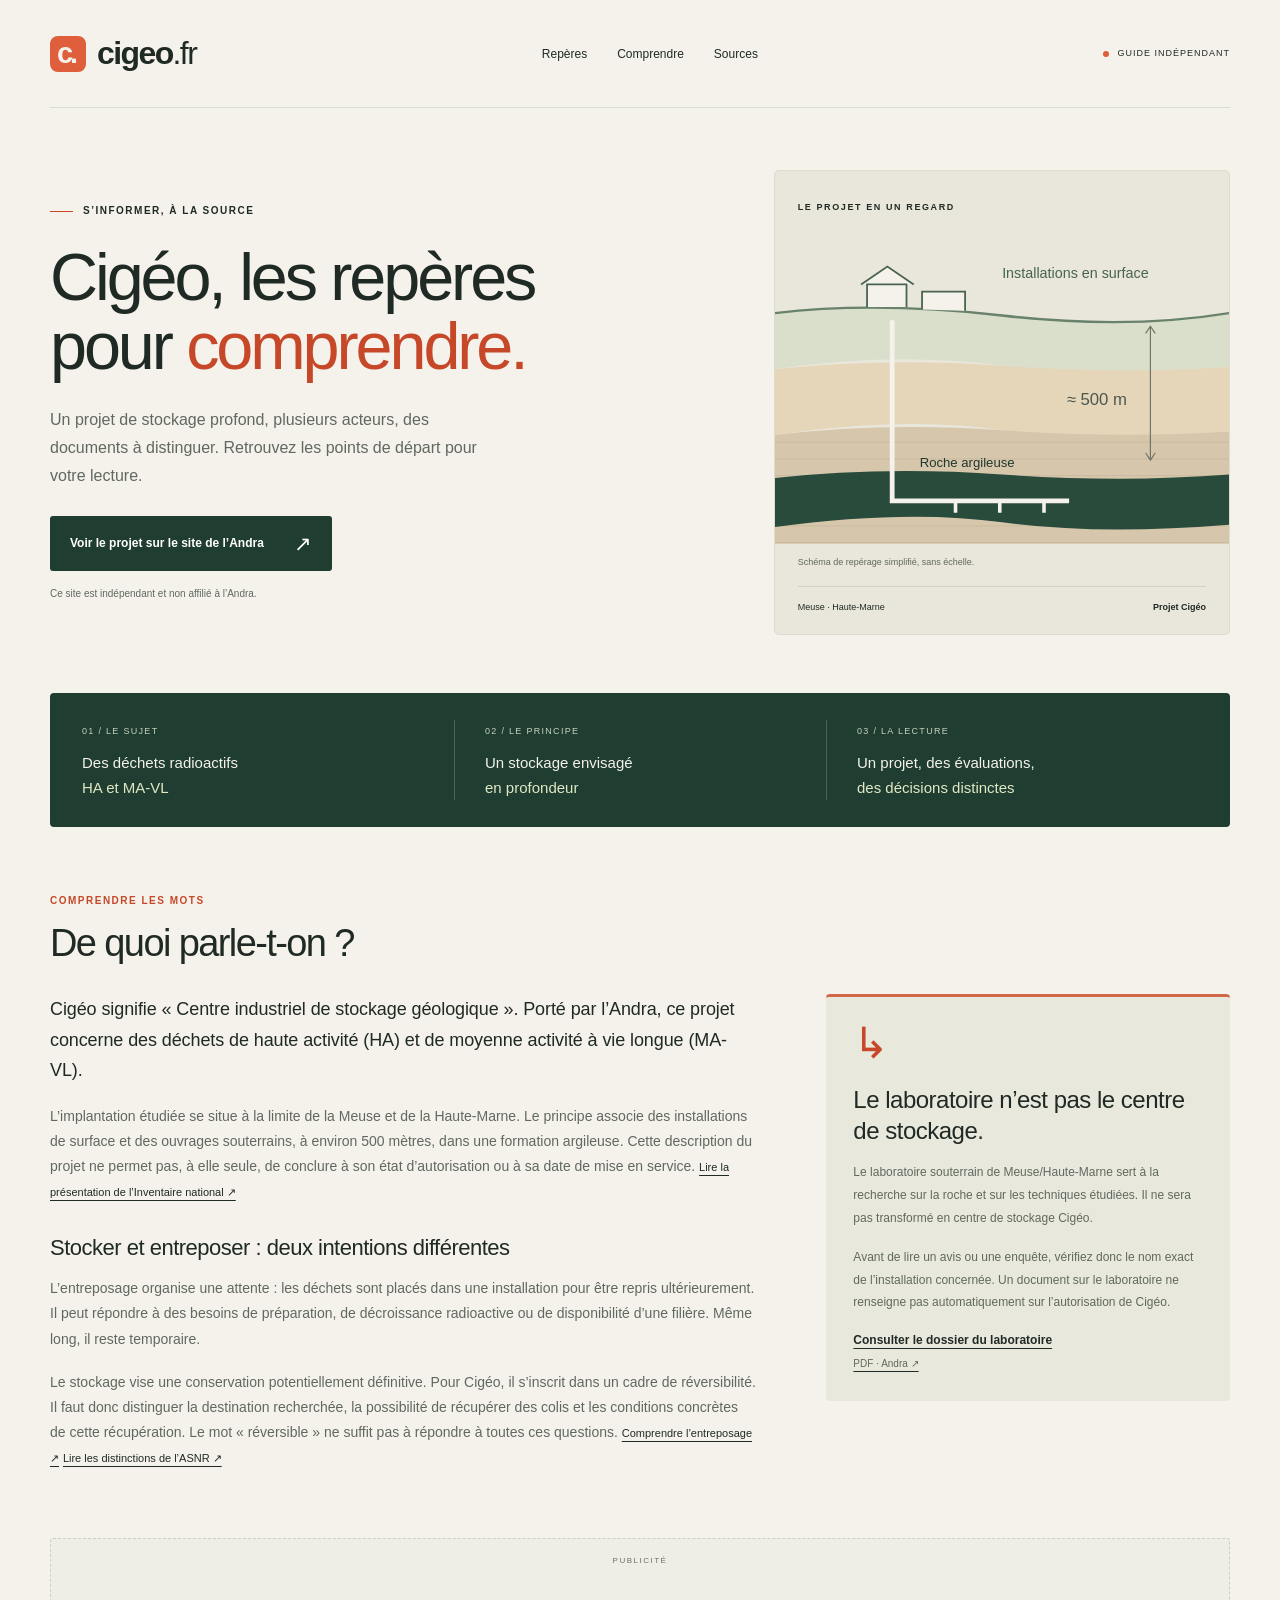
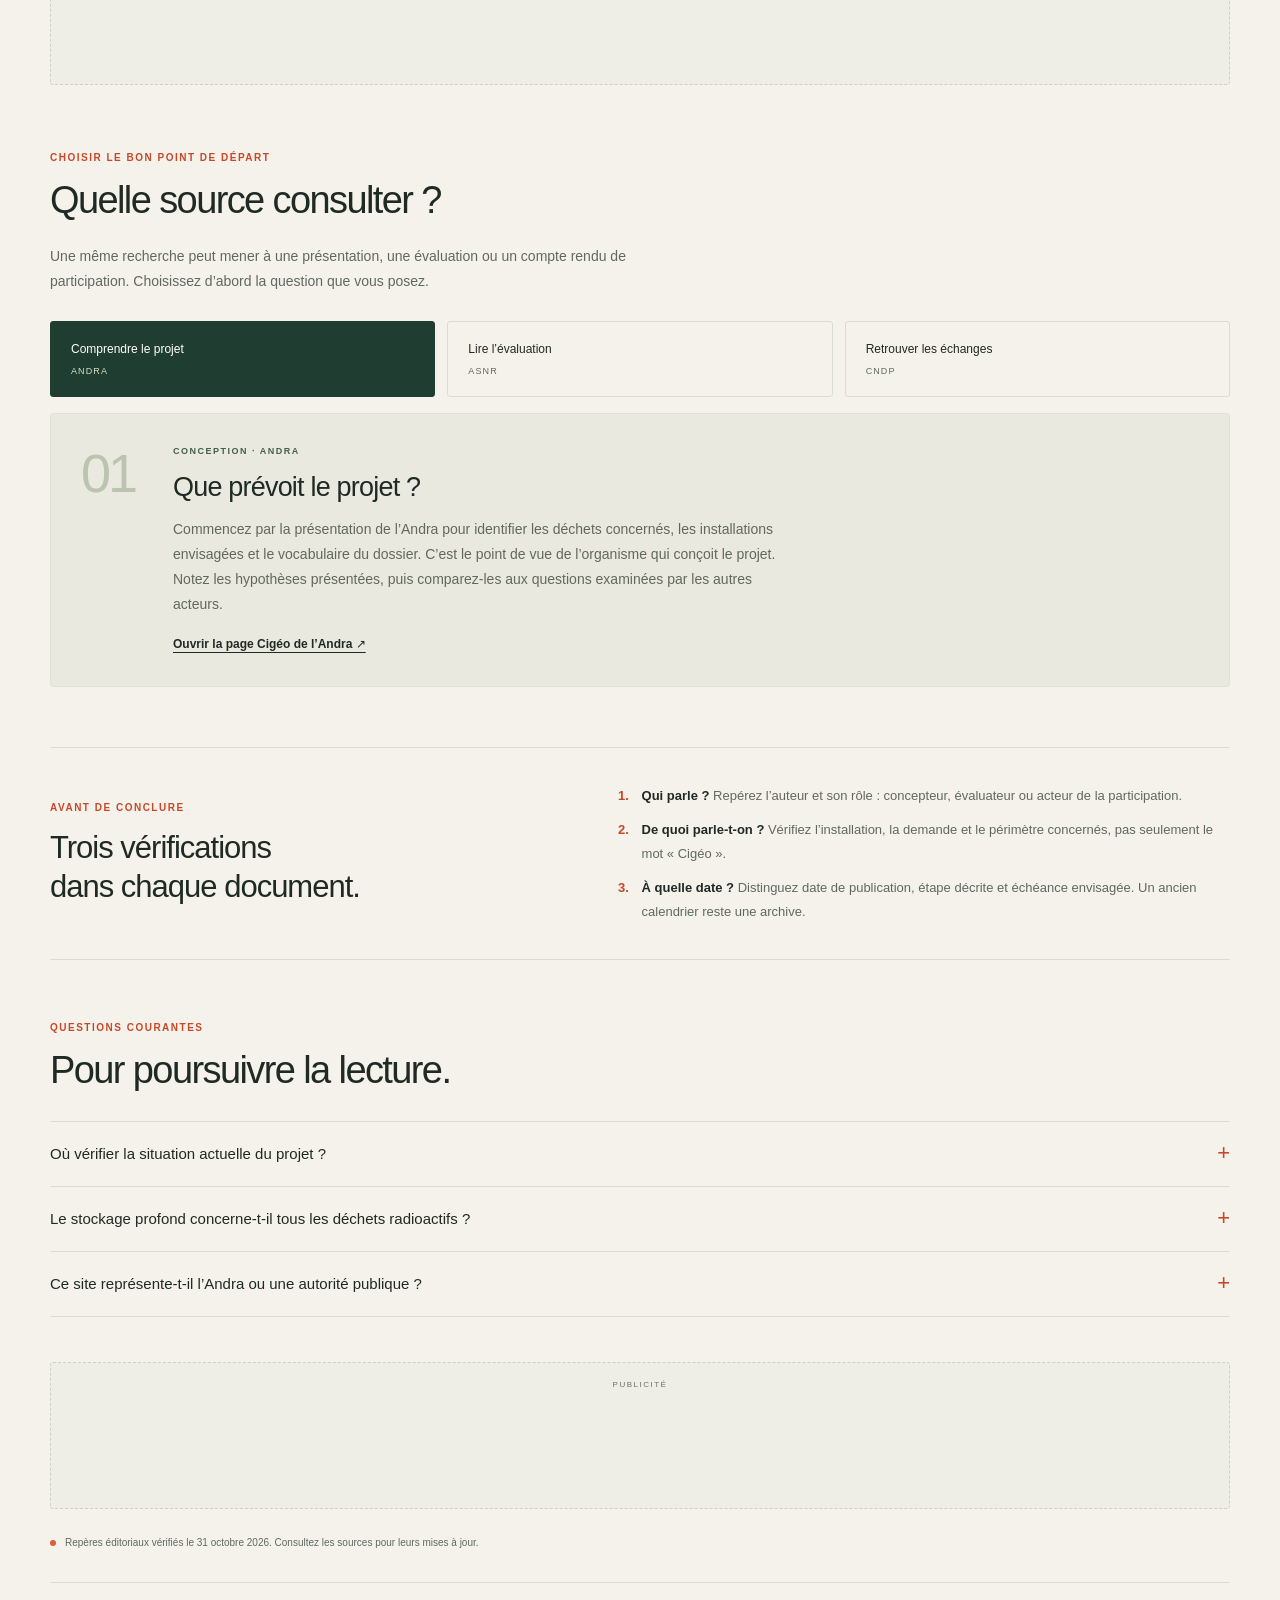
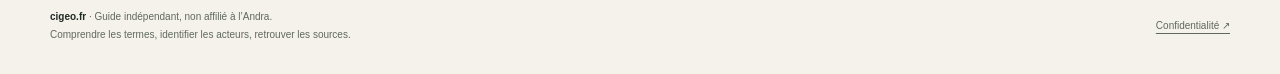
==== index.html @ 40466bea "Publish independent Cigeo guide" ====
<!doctype html>
<html lang="fr">
<head>
  <meta charset="utf-8">
  <meta name="viewport" content="width=device-width, initial-scale=1">
  <meta name="description" content="Comprendre le projet Cigéo : stockage et entreposage, laboratoire souterrain, sûreté et participation. Un guide indépendant pour trouver les sources officielles.">
  <meta name="robots" content="index, follow">
  <meta name="referrer" content="strict-origin-when-cross-origin">
  <meta name="theme-color" content="#f4f2eb">
  <meta name="google-adsense-account" content="ca-pub-4112623749902905">
  <title>Cigéo : les repères pour comprendre — cigeo.fr</title>
  <link rel="icon" href="./favicon.svg" type="image/svg+xml">
  <link rel="stylesheet" href="./styles.css">
</head>
<body>
  <a class="skip-link" href="#contenu">Aller au contenu</a>
  <header class="masthead shell">
    <a class="brand" href="./" aria-label="cigeo.fr, accueil"><span class="brand-mark" aria-hidden="true">c.</span>cigeo<span class="brand-extension">.fr</span></a>
    <nav aria-label="Navigation principale"><a href="#reperes">Repères</a><a href="#comprendre">Comprendre</a><a href="#sources">Sources</a></nav>
    <span class="site-label"><span class="status-dot" aria-hidden="true"></span> Guide indépendant</span>
  </header>

  <main id="contenu">
    <section class="hero shell" aria-labelledby="page-title">
      <div class="hero-copy">
        <span class="eyebrow"><span class="short-line" aria-hidden="true"></span> S’INFORMER, À LA SOURCE</span>
        <h1 id="page-title">Cigéo, les repères<br> pour <em>comprendre.</em></h1>
        <p class="hero-intro">Un projet de stockage profond, plusieurs acteurs, des documents à distinguer. Retrouvez les points de départ pour votre lecture.</p>
        <a class="primary-link" href="https://www.andra.fr/cigeo">Voir le projet sur le site de l’Andra <span aria-hidden="true">↗</span></a>
        <p class="independence">Ce site est indépendant et non affilié à l’Andra.</p>
      </div>
      <figure class="geology">
        <span class="diagram-heading">LE PROJET EN UN REGARD</span>
        <svg viewBox="0 0 380 260" role="img" aria-labelledby="diagram-title diagram-description">
          <title id="diagram-title">Principe simplifié du stockage géologique profond</title>
          <desc id="diagram-description">Des installations en surface et une zone de stockage envisagée à environ 500 mètres, dans une couche de roche argileuse. Le dessin n’est pas à l’échelle.</desc>
          <defs><pattern id="rock-lines" patternUnits="userSpaceOnUse" width="14" height="14"><path d="M0 7h14" stroke="#c5b69d" stroke-width=".7"/></pattern></defs>
          <path d="M0 67 Q85 57 190 69 T380 67 V112 Q280 123 190 111 T0 114Z" fill="#d9dfcb"/>
          <path d="M0 114 Q90 104 190 111 T380 112 V166 Q270 177 190 165 T0 169Z" fill="#e5d6ba"/>
          <path d="M0 169 Q90 158 190 165 T380 166 V260H0Z" fill="#d6c7ac"/>
          <path d="M0 169 Q90 158 190 165 T380 166 V260H0Z" fill="url(#rock-lines)"/>
          <path d="M0 205 Q90 195 190 202 T380 202 V244 Q270 253 190 242 T0 246Z" fill="#294b3b"/>
          <path d="M0 67 Q85 57 190 69 T380 67" fill="none" stroke="#68826b" stroke-width="2"/>
          <path d="M77 62V43h33v19m-38-19 22-15 22 15" fill="#f4f2eb" stroke="#48634f" stroke-width="1.5"/>
          <path d="M123 64V49h36v16" fill="#f4f2eb" stroke="#48634f" stroke-width="1.5"/>
          <path d="M98 73v151h148" fill="none" stroke="#f4f2eb" stroke-width="4"/>
          <path d="M151 224v10m37-10v10m37-10v10" stroke="#f4f2eb" stroke-width="3"/>
          <path d="M314 78v112m-4-106 4-6 4 6m-8 100 4 6 4-6" fill="none" stroke="#6f7667" stroke-width="1"/>
          <text x="190" y="38" fill="#48634f" font-size="12" font-family="Arial, sans-serif">Installations en surface</text>
          <text x="244" y="144" fill="#4d584d" font-size="14" font-family="Arial, sans-serif">≈ 500 m</text>
          <text x="121" y="196" fill="#20372c" font-size="11" font-family="Arial, sans-serif">Roche argileuse</text>
        </svg>
        <figcaption>Schéma de repérage simplifié, sans échelle.</figcaption>
        <div class="diagram-bottom"><span>Meuse · Haute-Marne</span><span>Projet Cigéo</span></div>
      </figure>
    </section>

    <section class="quick-facts shell" id="reperes" aria-label="Trois repères sur le projet">
      <div><span class="fact-index">01 / LE SUJET</span><p>Des déchets radioactifs<br><strong>HA et MA-VL</strong></p></div>
      <div><span class="fact-index">02 / LE PRINCIPE</span><p>Un stockage envisagé<br><strong>en profondeur</strong></p></div>
      <div><span class="fact-index">03 / LA LECTURE</span><p>Un projet, des évaluations,<br><strong>des décisions distinctes</strong></p></div>
    </section>

    <section class="editorial shell" id="comprendre" aria-labelledby="understand-title">
      <div class="section-heading"><span class="eyebrow">COMPRENDRE LES MOTS</span><h2 id="understand-title">De quoi parle-t-on ?</h2></div>
      <div class="editorial-grid">
        <article class="article-main">
          <p class="lead">Cigéo signifie « Centre industriel de stockage géologique ». Porté par l’Andra, ce projet concerne des déchets de haute activité (HA) et de moyenne activité à vie longue (MA-VL).</p>
          <p>L’implantation étudiée se situe à la limite de la Meuse et de la Haute-Marne. Le principe associe des installations de surface et des ouvrages souterrains, à environ 500 mètres, dans une formation argileuse. Cette description du projet ne permet pas, à elle seule, de conclure à son état d’autorisation ou à sa date de mise en service. <a class="inline-source" href="https://inventaire.andra.fr/les-donnees-prospectives/stockage-des-dechets-radioactifs/stockage-en-couche-geologique-profonde">Lire la présentation de l’Inventaire national ↗</a></p>
          <h3>Stocker et entreposer : deux intentions différentes</h3>
          <p>L’entreposage organise une attente : les déchets sont placés dans une installation pour être repris ultérieurement. Il peut répondre à des besoins de préparation, de décroissance radioactive ou de disponibilité d’une filière. Même long, il reste temporaire.</p>
          <p>Le stockage vise une conservation potentiellement définitive. Pour Cigéo, il s’inscrit dans un cadre de réversibilité. Il faut donc distinguer la destination recherchée, la possibilité de récupérer des colis et les conditions concrètes de cette récupération. Le mot « réversible » ne suffit pas à répondre à toutes ces questions. <a class="inline-source" href="https://inventaire.andra.fr/les-donnees-prospectives/entreposage/entreposage-des-dechets-radioactifs">Comprendre l’entreposage ↗</a> <a class="inline-source" href="https://reglementation-controle.asnr.fr/information/dossiers-pedagogiques/projet-de-centre-de-stockage-en-couche-geologique-profonde-cigeo">Lire les distinctions de l’ASNR ↗</a></p>
        </article>
        <aside class="reading-note">
          <span class="note-symbol" aria-hidden="true">↳</span>
          <h3>Le laboratoire n’est pas le centre de stockage.</h3>
          <p>Le laboratoire souterrain de Meuse/Haute-Marne sert à la recherche sur la roche et sur les techniques étudiées. Il ne sera pas transformé en centre de stockage Cigéo.</p>
          <p>Avant de lire un avis ou une enquête, vérifiez donc le nom exact de l’installation concernée. Un document sur le laboratoire ne renseigne pas automatiquement sur l’autorisation de Cigéo.</p>
          <a class="text-link" href="https://meusehautemarne.andra.fr/sites/meuse/files/2024-09/EP%201%20-%20Infos%20juridiques.pdf">Consulter le dossier du laboratoire <span>PDF · Andra ↗</span></a>
        </aside>
      </div>
    </section>

    <aside class="ad-placeholder shell" aria-label="Publicité"><span>Publicité</span><ins class="adsbygoogle" style="display:block" data-ad-client="ca-pub-4112623749902905" data-ad-slot="1919649881" data-ad-format="auto" data-full-width-responsive="true"></ins></aside>

    <section class="source-section shell" id="sources" aria-labelledby="source-title">
      <div class="section-heading"><span class="eyebrow">CHOISIR LE BON POINT DE DÉPART</span><h2 id="source-title">Quelle source consulter ?</h2></div>
      <p class="section-intro">Une même recherche peut mener à une présentation, une évaluation ou un compte rendu de participation. Choisissez d’abord la question que vous posez.</p>
      <div class="source-tabs" data-source-tabs hidden aria-label="Votre question sur Cigéo">
        <button type="button" id="tab-conception" data-source-tab="conception">Comprendre le projet <span>Andra</span></button>
        <button type="button" id="tab-surete" data-source-tab="surete">Lire l’évaluation <span>ASNR</span></button>
        <button type="button" id="tab-participation" data-source-tab="participation">Retrouver les échanges <span>CNDP</span></button>
      </div>
      <div class="source-panels">
        <article class="source-panel" id="source-conception" data-source-panel="conception">
          <span class="source-number" aria-hidden="true">01</span><div><span class="eyebrow">CONCEPTION · ANDRA</span><h3>Que prévoit le projet ?</h3><p>Commencez par la présentation de l’Andra pour identifier les déchets concernés, les installations envisagées et le vocabulaire du dossier. C’est le point de vue de l’organisme qui conçoit le projet. Notez les hypothèses présentées, puis comparez-les aux questions examinées par les autres acteurs.</p><a class="text-link" href="https://www.andra.fr/cigeo">Ouvrir la page Cigéo de l’Andra ↗</a></div>
        </article>
        <article class="source-panel" id="source-surete" data-source-panel="surete">
          <span class="source-number" aria-hidden="true">02</span><div><span class="eyebrow">ÉVALUATION · ASNR</span><h3>Qu’est-ce qui est évalué ?</h3><p>Le dossier pédagogique de l’ASNR aide à situer l’examen de la sûreté et la procédure d’autorisation. Repérez l’objet précis d’un avis, ses réserves éventuelles et sa date. Un avis technique et la décision d’autoriser une installation sont des documents différents : ne substituez pas l’un à l’autre.</p><a class="text-link" href="https://reglementation-controle.asnr.fr/information/dossiers-pedagogiques/projet-de-centre-de-stockage-en-couche-geologique-profonde-cigeo">Consulter le dossier de l’ASNR ↗</a></div>
        </article>
        <article class="source-panel" id="source-participation" data-source-panel="participation">
          <span class="source-number" aria-hidden="true">03</span><div><span class="eyebrow">PARTICIPATION · CNDP</span><h3>Quelles questions ont été discutées ?</h3><p>La fiche de la CNDP rassemble des traces de la participation : bilans, rapports et documents associés. Lisez-les pour retrouver les préoccupations exprimées et les réponses apportées. Vérifiez la période de chaque démarche ; une archive de débat ne signifie pas qu’une consultation est actuellement ouverte.</p><a class="text-link" href="https://www.debatpublic.fr/cigeo-centre-de-stockage-reversible-profond-de-dechets-radioactifs-1927">Explorer les documents de la CNDP ↗</a></div>
        </article>
      </div>
    </section>

    <section class="reader-guide shell" aria-labelledby="reading-title">
      <div><span class="eyebrow">AVANT DE CONCLURE</span><h2 id="reading-title">Trois vérifications<br>dans chaque document.</h2></div>
      <ol><li><strong>Qui parle ?</strong> Repérez l’auteur et son rôle : concepteur, évaluateur ou acteur de la participation.</li><li><strong>De quoi parle-t-on ?</strong> Vérifiez l’installation, la demande et le périmètre concernés, pas seulement le mot « Cigéo ».</li><li><strong>À quelle date ?</strong> Distinguez date de publication, étape décrite et échéance envisagée. Un ancien calendrier reste une archive.</li></ol>
    </section>

    <section class="faq shell" aria-labelledby="faq-title">
      <div class="section-heading"><span class="eyebrow">QUESTIONS COURANTES</span><h2 id="faq-title">Pour poursuivre la lecture.</h2></div>
      <details><summary>Où vérifier la situation actuelle du projet ?</summary><p>Consultez les publications récentes des acteurs compétents et les décisions auxquelles elles renvoient. Cette page propose des repères de lecture ; elle ne tient pas lieu de registre des autorisations ni de suivi en temps réel.</p></details>
      <details><summary>Le stockage profond concerne-t-il tous les déchets radioactifs ?</summary><p>Non. Cigéo vise les catégories HA et MA-VL présentées ici. Avant de comparer des solutions, vérifiez les catégories et les caractéristiques des déchets visés : le même mot « déchets » peut recouvrir des situations différentes.</p></details>
      <details><summary>Ce site représente-t-il l’Andra ou une autorité publique ?</summary><p>Non. cigeo.fr est un guide indépendant. Les liens mènent aux organismes cités, qui restent responsables de leurs publications. La présence éventuelle de publicité ne vaut pas recommandation de leur part.</p></details>
    </section>

    <aside class="ad-placeholder shell" aria-label="Publicité"><span>Publicité</span><ins class="adsbygoogle" style="display:block" data-ad-client="ca-pub-4112623749902905" data-ad-slot="8920172504" data-ad-format="auto" data-full-width-responsive="true"></ins></aside>
    <div class="editorial-date shell"><span class="status-dot" aria-hidden="true"></span>Repères éditoriaux vérifiés le 31 octobre 2026. Consultez les sources pour leurs mises à jour.</div>
  </main>

  <footer class="footer shell"><p><strong>cigeo.fr</strong> · Guide indépendant, non affilié à l’Andra.<br>Comprendre les termes, identifier les acteurs, retrouver les sources.</p><div class="footer-links"><a href="./confidentialite.html">Confidentialité ↗</a><button type="button" data-privacy-settings hidden>Paramètres des cookies</button></div></footer>
  <script type="module" src="./site.js"></script>
  <script type="module" src="./ads.js"></script>
</body>
</html>
---- styles.css ----
@charset "UTF-8";
:root{color-scheme:light;--paper:#f4f2eb;--ink:#202a24;--muted:#61695f;--green:#203d31;--accent:#c74829;--line:#d9dcd2;--soft:#e8e9df;font-family:Arial,Helvetica,sans-serif;font-synthesis:none}
*{box-sizing:border-box}html{scroll-behavior:smooth;scroll-padding-top:28px}body{margin:0;background:var(--paper);color:var(--ink)}[hidden]{display:none!important}button,a{-webkit-tap-highlight-color:transparent}button{font:inherit;cursor:pointer}a{color:inherit;text-underline-offset:4px}button:focus-visible,a:focus-visible,summary:focus-visible,[tabindex]:focus-visible{outline:3px solid var(--accent);outline-offset:5px}.shell{width:min(1180px,calc(100% - 80px));margin-inline:auto}.skip-link{position:absolute;top:10px;left:20px;padding:12px 20px;background:var(--green);color:#fff;z-index:10;transform:translateY(-150%)}.skip-link:focus{transform:translateY(0)}
.masthead{min-height:108px;display:flex;align-items:center;justify-content:space-between;gap:28px;border-bottom:1px solid var(--line)}.brand{font-size:32px;font-weight:800;letter-spacing:-1.6px;text-decoration:none;display:flex;align-items:center;flex-shrink:0}.brand-mark{display:inline-flex;align-items:center;justify-content:center;width:36px;height:36px;margin-right:11px;background:#df5e3b;color:var(--paper);font-size:29px;border-radius:8px;letter-spacing:-3px;padding-right:4px}.brand-extension{font-weight:400}.masthead nav{display:flex;gap:30px;font-size:12px}.masthead nav a{text-decoration:none;padding:10px 0}.masthead nav a:hover{text-decoration:underline}.site-label{font-size:9px;letter-spacing:1px;text-transform:uppercase;display:flex;align-items:center;gap:8px;line-height:1.5}.status-dot{width:6px;height:6px;flex:0 0 6px;background:#df5e3b;border-radius:50%}
.hero{display:grid;grid-template-columns:1.45fr 1fr;gap:62px;padding-block:62px 58px;align-items:center}.eyebrow{font-size:10px;font-weight:700;letter-spacing:1.5px;display:flex;align-items:center;gap:10px;line-height:1.6}.short-line{width:23px;height:1px;background:var(--accent)}h1{font-size:clamp(44px,5.2vw,68px);font-weight:500;line-height:1.04;letter-spacing:-3.1px;margin:24px 0}h1 em{color:var(--accent);font-style:normal}.hero-intro{font-size:16px;line-height:1.75;color:var(--muted);max-width:49ch;margin:0 0 26px}.primary-link{display:inline-flex;align-items:center;gap:30px;background:var(--green);color:#fff;padding:17px 20px;text-decoration:none;border-radius:3px;font-size:12px;font-weight:700;line-height:1.5;transition:background .2s}.primary-link:hover{background:#2e5341}.primary-link span{font-size:21px;line-height:1}.independence{font-size:10px;line-height:1.7;color:var(--muted);margin:14px 0 0}.geology{margin:0;padding:25px 23px 19px;background:#e9e6db;border:1px solid #dddccf;border-radius:5px;overflow:hidden}.diagram-heading{font-size:9px;letter-spacing:1.6px;font-weight:700}.geology svg{display:block;width:calc(100% + 46px);height:auto;margin:19px -23px 0}.geology figcaption{font-size:9px;color:var(--muted);line-height:1.5;margin:12px 0 17px}.diagram-bottom{display:flex;justify-content:space-between;gap:12px;font-size:9px;border-top:1px solid #d0d2c4;padding-top:14px;line-height:1.5}.diagram-bottom span:last-child{font-weight:700}
.quick-facts{display:grid;grid-template-columns:repeat(3,1fr);background:var(--green);color:var(--paper);padding:27px 32px;border-radius:4px}.quick-facts>div{padding-inline:30px;border-left:1px solid #4d6557}.quick-facts>div:first-child{padding-left:0;border:0}.fact-index{font-size:9px;letter-spacing:1.3px;color:#c7d0bc}.quick-facts p{font-size:15px;line-height:1.65;margin:13px 0 0}.quick-facts strong{font-weight:500;color:#e0e9c4}
.editorial{padding-block:66px 50px}.section-heading{margin-bottom:28px}.section-heading .eyebrow{color:var(--accent)}h2{font-size:38px;font-weight:500;line-height:1.15;letter-spacing:-1.6px;margin:13px 0 0}h3{font-size:22px;font-weight:500;line-height:1.3;letter-spacing:-.5px;margin:29px 0 14px}p{line-height:1.8}.editorial-grid{display:grid;grid-template-columns:1.75fr 1fr;gap:70px;align-items:start}.article-main p{font-size:14px;color:var(--muted);margin:0 0 18px}.article-main .lead{font-size:18px;line-height:1.7;color:var(--ink);letter-spacing:-.1px}.inline-source{font-size:11px;line-height:1.8;color:var(--ink);white-space:normal}.reading-note{background:#e8e8dd;padding:25px 27px 28px;border-radius:4px;border-top:3px solid #cf6748}.note-symbol{font-size:43px;line-height:1;color:var(--accent)}.reading-note h3{margin:19px 0 15px;font-size:24px}.reading-note p{font-size:12px;color:var(--muted);line-height:1.9;margin:0 0 16px}.text-link{font-size:12px;font-weight:700;line-height:1.8;display:inline-block}.text-link span{display:block;color:var(--muted);font-size:10px;font-weight:400;margin-top:3px}
.ad-placeholder{min-height:94px;border:1px dashed #cdd1c5;background:#eeeee6;display:flex;flex-direction:column;justify-content:center;align-items:center;text-align:center;padding:17px;border-radius:3px;color:#6a7166}.ad-placeholder>span{font-size:8px;letter-spacing:1.5px;text-transform:uppercase}.ad-placeholder p{font-size:10px;margin:8px 0 0;line-height:1.5}
.source-section{padding-block:65px 60px}.section-intro{font-size:14px;line-height:1.8;color:var(--muted);max-width:74ch;margin:-7px 0 26px}.source-tabs{display:grid;grid-template-columns:repeat(3,1fr);gap:12px;margin-bottom:16px}.source-tabs button{border:1px solid var(--line);background:transparent;text-align:left;padding:18px 20px;border-radius:3px;font-size:12px;line-height:1.6;color:var(--ink)}.source-tabs button span{display:block;font-size:9px;margin-top:5px;letter-spacing:1.1px;text-transform:uppercase;color:var(--muted)}.source-tabs button[aria-selected="true"]{background:var(--green);border-color:var(--green);color:#fff}.source-tabs button[aria-selected="true"] span{color:#d6e0c4}.source-panels{display:grid;gap:12px}.source-panel{display:grid;grid-template-columns:70px 1fr;gap:22px;background:#e9e9df;border:1px solid #dfe1d6;padding:30px;border-radius:4px}.source-number{font-size:54px;font-weight:400;letter-spacing:-3px;color:#bac4af;line-height:1.1}.source-panel h3{font-size:27px;margin:11px 0 12px;letter-spacing:-.8px}.source-panel p{font-size:14px;line-height:1.8;color:var(--muted);max-width:80ch;margin:0 0 17px}.source-panel .eyebrow{font-size:9px;color:#46604c}
.reader-guide{display:grid;grid-template-columns:1fr 1.25fr;gap:65px;padding:36px 0;border-top:1px solid var(--line);border-bottom:1px solid var(--line);align-items:center}.reader-guide .eyebrow{color:var(--accent)}.reader-guide h2{font-size:31px;letter-spacing:-1px;line-height:1.25}.reader-guide ol{margin:0;padding-left:22px;color:var(--muted);font-size:13px;line-height:1.8}.reader-guide li{padding-left:9px;margin-bottom:11px}.reader-guide li:last-child{margin:0}.reader-guide li::marker{color:var(--accent);font-weight:700}.reader-guide strong{color:var(--ink);font-weight:700}
.faq{padding-block:60px 45px}.faq details{border-top:1px solid var(--line);padding-block:20px}.faq details:last-child{border-bottom:1px solid var(--line)}.faq summary{list-style:none;cursor:pointer;font-size:15px;font-weight:500;line-height:1.6;display:flex;justify-content:space-between;gap:20px}.faq summary::-webkit-details-marker{display:none}.faq summary::after{content:"+";font-size:22px;font-weight:400;color:var(--accent);line-height:1;flex:0 0 auto}.faq details[open] summary::after{content:"−"}.faq details p{font-size:14px;color:var(--muted);line-height:1.9;max-width:85ch;margin:15px 35px 0 0}.editorial-date{display:flex;align-items:center;gap:9px;font-size:10px;line-height:1.8;color:var(--muted);padding-block:25px 30px}.footer{display:flex;align-items:center;justify-content:space-between;gap:30px;padding-block:25px 30px;border-top:1px solid var(--line);font-size:10px;line-height:1.8;color:var(--muted)}.footer p{margin:0}.footer strong{color:var(--ink)}.footer>a{font-size:11px;white-space:nowrap}
.privacy-main{max-width:760px;padding-block:58px 65px}.privacy-main h1{font-size:56px;letter-spacing:-2.4px;margin-block:20px 22px}.privacy-main .lead{font-size:18px;color:var(--muted)}.privacy-main h2{font-size:27px;letter-spacing:-.8px;margin-top:34px}.privacy-main p{font-size:14px;line-height:1.9;color:var(--muted)}.privacy-date{font-size:10px!important;margin-top:28px}.back-link{display:inline-block;margin-top:22px;font-size:12px;font-weight:700}
@media(max-width:1000px){.shell{width:calc(100% - 48px)}.hero{gap:32px;grid-template-columns:1.25fr 1fr}h1{font-size:53px;letter-spacing:-2.6px}.masthead nav{gap:22px}.site-label{font-size:8px;max-width:110px}.editorial-grid{gap:35px;grid-template-columns:1.55fr 1fr}.quick-facts>div{padding-inline:20px}.quick-facts p{font-size:14px}.reader-guide{gap:35px}.geology{padding-inline:18px}.geology svg{width:calc(100% + 36px);margin-inline:-18px}.diagram-bottom{font-size:8px}}
@media(max-width:700px){.shell{width:calc(100% - 36px)}.masthead{min-height:88px;flex-wrap:wrap;gap:0 22px;padding-block:20px 0}.brand{font-size:29px}.brand-mark{width:32px;height:32px;font-size:26px;margin-right:9px}.site-label{max-width:none;margin-left:auto;font-size:8px}.masthead nav{order:3;width:100%;gap:28px;margin-top:11px;font-size:11px}.masthead nav a{padding-block:10px 13px}.hero{grid-template-columns:1fr;gap:29px;padding-block:36px}.hero h1{font-size:clamp(43px,8.1vw,58px);letter-spacing:-2.3px;line-height:1.05;margin-block:21px}.hero h1 br{display:none}.hero-intro{font-size:15px;line-height:1.8;margin-bottom:23px;max-width:48ch}.eyebrow{font-size:9px;letter-spacing:1.2px}.primary-link{font-size:11px;padding:16px 17px;gap:23px}.independence{font-size:9px}.geology{padding:21px 23px 18px}.geology svg{width:calc(100% + 46px);margin:13px -23px 0;max-height:285px}.geology figcaption{margin-block:11px 14px}.diagram-bottom{font-size:9px}.quick-facts{padding:21px;grid-template-columns:1fr;gap:19px}.quick-facts>div{padding:0!important;border:0;border-top:1px solid #4d6557;display:grid;grid-template-columns:1fr 1.5fr;gap:10px;align-items:baseline}.quick-facts>div+div{padding-top:17px!important}.fact-index{font-size:8px;letter-spacing:1px}.quick-facts p{margin:0;font-size:13px}.editorial{padding-block:43px 35px}h2{font-size:32px;letter-spacing:-1.2px}.section-heading{margin-bottom:23px}.editorial-grid{grid-template-columns:1fr;gap:14px}.article-main .lead{font-size:17px}.article-main p{font-size:14px}.article-main h3{font-size:23px;margin-top:28px}.reading-note{padding:24px}.reading-note h3{font-size:25px;max-width:21ch}.reading-note p{font-size:13px}.ad-placeholder{min-height:84px}.source-section{padding-block:43px 39px}.section-intro{font-size:13px;line-height:1.85}.source-tabs{gap:7px}.source-tabs button{padding:12px 9px;font-size:10px;line-height:1.6}.source-tabs button span{font-size:8px;letter-spacing:.7px}.source-panel{padding:23px 20px;gap:15px;grid-template-columns:36px 1fr}.source-number{font-size:36px;letter-spacing:-2px}.source-panel .eyebrow{font-size:8px;letter-spacing:1px}.source-panel h3{font-size:24px}.source-panel p{font-size:13px;line-height:1.85}.text-link{font-size:11px}.reader-guide{grid-template-columns:1fr;gap:25px;padding-block:30px}.reader-guide h2{font-size:29px}.reader-guide ol{font-size:13px;line-height:1.8}.faq{padding-block:42px 32px}.faq summary{font-size:14px;line-height:1.7}.faq details p{font-size:13px;margin-right:10px}.editorial-date{font-size:9px;align-items:flex-start;padding-block:22px}.editorial-date .status-dot{margin-top:5px}.footer{align-items:flex-start;flex-direction:column;gap:14px;font-size:9px;padding-block:23px}.footer>a{font-size:10px}.privacy-main{padding-block:37px 45px}.privacy-main h1{font-size:45px;letter-spacing:-1.8px;overflow-wrap:anywhere}.privacy-main h2{font-size:25px}.privacy-main .lead{font-size:17px}.privacy-main p{font-size:13px}}
@media(max-width:370px){.site-label{font-size:7px;gap:5px}.brand{font-size:26px}.brand-mark{width:29px;height:29px}.source-tabs button{font-size:9px;padding-inline:7px}.source-panel{grid-template-columns:1fr;gap:8px}.source-number{font-size:25px}.quick-facts>div{grid-template-columns:1fr;gap:8px}}
@media(prefers-reduced-motion:reduce){html{scroll-behavior:auto}*{transition:none!important}}

.ad-placeholder .adsbygoogle{width:100%;min-height:90px;margin-top:12px}.ad-placeholder:has(.adsbygoogle[data-ad-status="unfilled"]){display:none}.footer-links{display:flex;align-items:center;gap:18px;flex-wrap:wrap}.footer-links a,.footer-links button{font-size:10px}.footer-links button,.privacy-settings{border:0;background:none;color:inherit;text-decoration:underline;text-underline-offset:4px;padding:0}.privacy-settings{font-size:13px}.footer-links button{font:inherit}
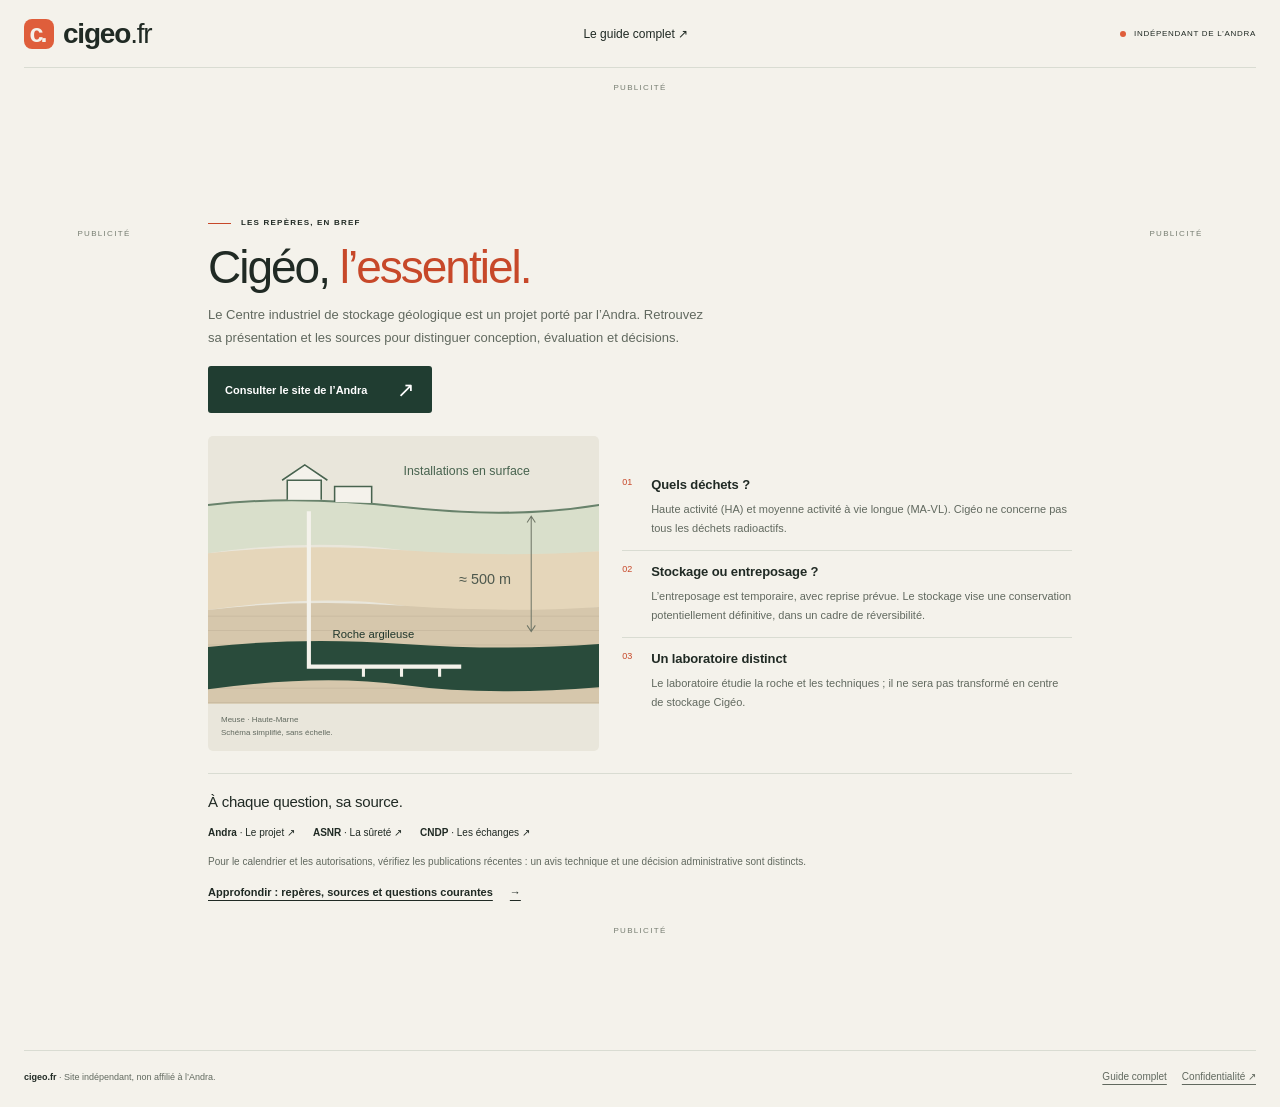
==== commit b4eb4284: "Make advertising prominent with a compact landing page" ====
--- a/index.html
+++ b/index.html
@@ -3,35 +3,42 @@
 <head>
   <meta charset="utf-8">
   <meta name="viewport" content="width=device-width, initial-scale=1">
-  <meta name="description" content="Comprendre le projet Cigéo : stockage et entreposage, laboratoire souterrain, sûreté et participation. Un guide indépendant pour trouver les sources officielles.">
+  <meta name="description" content="Cigéo en bref : les repères essentiels sur le stockage profond et les liens vers l’Andra, l’ASNR et la CNDP. Site indépendant.">
   <meta name="robots" content="index, follow">
   <meta name="referrer" content="strict-origin-when-cross-origin">
   <meta name="theme-color" content="#f4f2eb">
   <meta name="google-adsense-account" content="ca-pub-4112623749902905">
-  <title>Cigéo : les repères pour comprendre — cigeo.fr</title>
+  <title>Cigéo : l’essentiel et les sources — cigeo.fr</title>
   <link rel="icon" href="./favicon.svg" type="image/svg+xml">
   <link rel="stylesheet" href="./styles.css">
+  <style>
+    .landing-page .ad-billboard .adsbygoogle{display:block;width:320px;height:100px;min-height:100px;margin:0 auto}
+    .landing-page .ad-sidebar .adsbygoogle{display:none}
+    @media(min-width:550px){.landing-page .ad-billboard .adsbygoogle{width:468px;height:60px;min-height:60px}}
+    @media(min-width:900px){.landing-page .ad-billboard .adsbygoogle{width:728px;height:90px;min-height:90px}}
+    @media(min-width:1050px){.landing-page .ad-sidebar .adsbygoogle{display:block;width:160px;height:250px;min-height:250px;margin:0 auto}}
+    @media(min-width:1300px){.landing-page .ad-billboard .adsbygoogle{width:970px;height:90px;min-height:90px}}
+    @media(min-width:1351px){.landing-page .ad-sidebar .adsbygoogle{width:250px;height:250px}}
+  </style>
 </head>
-<body>
+<body class="landing-page">
   <a class="skip-link" href="#contenu">Aller au contenu</a>
   <header class="masthead shell">
     <a class="brand" href="./" aria-label="cigeo.fr, accueil"><span class="brand-mark" aria-hidden="true">c.</span>cigeo<span class="brand-extension">.fr</span></a>
-    <nav aria-label="Navigation principale"><a href="#reperes">Repères</a><a href="#comprendre">Comprendre</a><a href="#sources">Sources</a></nav>
-    <span class="site-label"><span class="status-dot" aria-hidden="true"></span> Guide indépendant</span>
+    <nav aria-label="Navigation principale"><a href="./guide.html">Le guide complet ↗</a></nav>
+    <span class="site-label"><span class="status-dot" aria-hidden="true"></span> Indépendant de l’Andra</span>
   </header>
-
-  <main id="contenu">
-    <section class="hero shell" aria-labelledby="page-title">
-      <div class="hero-copy">
-        <span class="eyebrow"><span class="short-line" aria-hidden="true"></span> S’INFORMER, À LA SOURCE</span>
-        <h1 id="page-title">Cigéo, les repères<br> pour <em>comprendre.</em></h1>
-        <p class="hero-intro">Un projet de stockage profond, plusieurs acteurs, des documents à distinguer. Retrouvez les points de départ pour votre lecture.</p>
-        <a class="primary-link" href="https://www.andra.fr/cigeo">Voir le projet sur le site de l’Andra <span aria-hidden="true">↗</span></a>
-        <p class="independence">Ce site est indépendant et non affilié à l’Andra.</p>
-      </div>
-      <figure class="geology">
-        <span class="diagram-heading">LE PROJET EN UN REGARD</span>
-        <svg viewBox="0 0 380 260" role="img" aria-labelledby="diagram-title diagram-description">
+  <aside class="ad-placeholder ad-billboard shell" aria-label="Publicité"><span>Publicité</span><ins class="adsbygoogle" data-ad-client="ca-pub-4112623749902905" data-ad-slot="1919649881"></ins></aside>
+  <main class="landing-layout shell" id="contenu">
+    <aside class="ad-placeholder ad-sidebar ad-left" aria-label="Publicité"><span>Publicité</span><ins class="adsbygoogle" data-ad-client="ca-pub-4112623749902905" data-ad-slot="8920172504"></ins></aside>
+    <section class="landing-core" aria-labelledby="page-title">
+      <span class="eyebrow"><span class="short-line" aria-hidden="true"></span> LES REPÈRES, EN BREF</span>
+      <h1 id="page-title">Cigéo, <em>l’essentiel.</em></h1>
+      <p class="landing-lead">Le Centre industriel de stockage géologique est un projet porté par l’Andra. Retrouvez sa présentation et les sources pour distinguer conception, évaluation et décisions.</p>
+      <a class="primary-link" href="https://www.andra.fr/cigeo">Consulter le site de l’Andra <span aria-hidden="true">↗</span></a>
+      <div class="landing-overview">
+        <figure class="geology">
+          <svg viewBox="0 0 380 260" role="img" aria-labelledby="diagram-title diagram-description">
           <title id="diagram-title">Principe simplifié du stockage géologique profond</title>
           <desc id="diagram-description">Des installations en surface et une zone de stockage envisagée à environ 500 mètres, dans une couche de roche argileuse. Le dessin n’est pas à l’échelle.</desc>
           <defs><pattern id="rock-lines" patternUnits="userSpaceOnUse" width="14" height="14"><path d="M0 7h14" stroke="#c5b69d" stroke-width=".7"/></pattern></defs>
@@ -50,77 +57,25 @@
           <text x="244" y="144" fill="#4d584d" font-size="14" font-family="Arial, sans-serif">≈ 500 m</text>
           <text x="121" y="196" fill="#20372c" font-size="11" font-family="Arial, sans-serif">Roche argileuse</text>
         </svg>
-        <figcaption>Schéma de repérage simplifié, sans échelle.</figcaption>
-        <div class="diagram-bottom"><span>Meuse · Haute-Marne</span><span>Projet Cigéo</span></div>
-      </figure>
-    </section>
-
-    <section class="quick-facts shell" id="reperes" aria-label="Trois repères sur le projet">
-      <div><span class="fact-index">01 / LE SUJET</span><p>Des déchets radioactifs<br><strong>HA et MA-VL</strong></p></div>
-      <div><span class="fact-index">02 / LE PRINCIPE</span><p>Un stockage envisagé<br><strong>en profondeur</strong></p></div>
-      <div><span class="fact-index">03 / LA LECTURE</span><p>Un projet, des évaluations,<br><strong>des décisions distinctes</strong></p></div>
-    </section>
-
-    <section class="editorial shell" id="comprendre" aria-labelledby="understand-title">
-      <div class="section-heading"><span class="eyebrow">COMPRENDRE LES MOTS</span><h2 id="understand-title">De quoi parle-t-on ?</h2></div>
-      <div class="editorial-grid">
-        <article class="article-main">
-          <p class="lead">Cigéo signifie « Centre industriel de stockage géologique ». Porté par l’Andra, ce projet concerne des déchets de haute activité (HA) et de moyenne activité à vie longue (MA-VL).</p>
-          <p>L’implantation étudiée se situe à la limite de la Meuse et de la Haute-Marne. Le principe associe des installations de surface et des ouvrages souterrains, à environ 500 mètres, dans une formation argileuse. Cette description du projet ne permet pas, à elle seule, de conclure à son état d’autorisation ou à sa date de mise en service. <a class="inline-source" href="https://inventaire.andra.fr/les-donnees-prospectives/stockage-des-dechets-radioactifs/stockage-en-couche-geologique-profonde">Lire la présentation de l’Inventaire national ↗</a></p>
-          <h3>Stocker et entreposer : deux intentions différentes</h3>
-          <p>L’entreposage organise une attente : les déchets sont placés dans une installation pour être repris ultérieurement. Il peut répondre à des besoins de préparation, de décroissance radioactive ou de disponibilité d’une filière. Même long, il reste temporaire.</p>
-          <p>Le stockage vise une conservation potentiellement définitive. Pour Cigéo, il s’inscrit dans un cadre de réversibilité. Il faut donc distinguer la destination recherchée, la possibilité de récupérer des colis et les conditions concrètes de cette récupération. Le mot « réversible » ne suffit pas à répondre à toutes ces questions. <a class="inline-source" href="https://inventaire.andra.fr/les-donnees-prospectives/entreposage/entreposage-des-dechets-radioactifs">Comprendre l’entreposage ↗</a> <a class="inline-source" href="https://reglementation-controle.asnr.fr/information/dossiers-pedagogiques/projet-de-centre-de-stockage-en-couche-geologique-profonde-cigeo">Lire les distinctions de l’ASNR ↗</a></p>
-        </article>
-        <aside class="reading-note">
-          <span class="note-symbol" aria-hidden="true">↳</span>
-          <h3>Le laboratoire n’est pas le centre de stockage.</h3>
-          <p>Le laboratoire souterrain de Meuse/Haute-Marne sert à la recherche sur la roche et sur les techniques étudiées. Il ne sera pas transformé en centre de stockage Cigéo.</p>
-          <p>Avant de lire un avis ou une enquête, vérifiez donc le nom exact de l’installation concernée. Un document sur le laboratoire ne renseigne pas automatiquement sur l’autorisation de Cigéo.</p>
-          <a class="text-link" href="https://meusehautemarne.andra.fr/sites/meuse/files/2024-09/EP%201%20-%20Infos%20juridiques.pdf">Consulter le dossier du laboratoire <span>PDF · Andra ↗</span></a>
-        </aside>
+          <figcaption>Meuse · Haute-Marne<br>Schéma simplifié, sans échelle.</figcaption>
+        </figure>
+        <div class="landing-facts" aria-label="Trois repères">
+          <article><span class="landing-fact-number" aria-hidden="true">01</span><div><h2>Quels déchets ?</h2><p>Haute activité (HA) et moyenne activité à vie longue (MA-VL). Cigéo ne concerne pas tous les déchets radioactifs.</p></div></article>
+          <article><span class="landing-fact-number" aria-hidden="true">02</span><div><h2>Stockage ou entreposage ?</h2><p>L’entreposage est temporaire, avec reprise prévue. Le stockage vise une conservation potentiellement définitive, dans un cadre de réversibilité.</p></div></article>
+          <article><span class="landing-fact-number" aria-hidden="true">03</span><div><h2>Un laboratoire distinct</h2><p>Le laboratoire étudie la roche et les techniques ; il ne sera pas transformé en centre de stockage Cigéo.</p></div></article>
+        </div>
+      </div>
+      <div class="landing-sources">
+        <h2>À chaque question, sa source.</h2>
+        <div class="landing-source-links"><a href="https://www.andra.fr/cigeo"><strong>Andra</strong> · Le projet ↗</a><a href="https://reglementation-controle.asnr.fr/information/dossiers-pedagogiques/projet-de-centre-de-stockage-en-couche-geologique-profonde-cigeo"><strong>ASNR</strong> · La sûreté ↗</a><a href="https://www.debatpublic.fr/cigeo-centre-de-stockage-reversible-profond-de-dechets-radioactifs-1927"><strong>CNDP</strong> · Les échanges ↗</a></div>
+        <p>Pour le calendrier et les autorisations, vérifiez les publications récentes : un avis technique et une décision administrative sont distincts.</p>
+        <a class="landing-guide-link" href="./guide.html">Approfondir : repères, sources et questions courantes <span aria-hidden="true">→</span></a>
       </div>
     </section>
-
-    <aside class="ad-placeholder shell" aria-label="Publicité"><span>Publicité</span><ins class="adsbygoogle" style="display:block" data-ad-client="ca-pub-4112623749902905" data-ad-slot="1919649881" data-ad-format="auto" data-full-width-responsive="true"></ins></aside>
-
-    <section class="source-section shell" id="sources" aria-labelledby="source-title">
-      <div class="section-heading"><span class="eyebrow">CHOISIR LE BON POINT DE DÉPART</span><h2 id="source-title">Quelle source consulter ?</h2></div>
-      <p class="section-intro">Une même recherche peut mener à une présentation, une évaluation ou un compte rendu de participation. Choisissez d’abord la question que vous posez.</p>
-      <div class="source-tabs" data-source-tabs hidden aria-label="Votre question sur Cigéo">
-        <button type="button" id="tab-conception" data-source-tab="conception">Comprendre le projet <span>Andra</span></button>
-        <button type="button" id="tab-surete" data-source-tab="surete">Lire l’évaluation <span>ASNR</span></button>
-        <button type="button" id="tab-participation" data-source-tab="participation">Retrouver les échanges <span>CNDP</span></button>
-      </div>
-      <div class="source-panels">
-        <article class="source-panel" id="source-conception" data-source-panel="conception">
-          <span class="source-number" aria-hidden="true">01</span><div><span class="eyebrow">CONCEPTION · ANDRA</span><h3>Que prévoit le projet ?</h3><p>Commencez par la présentation de l’Andra pour identifier les déchets concernés, les installations envisagées et le vocabulaire du dossier. C’est le point de vue de l’organisme qui conçoit le projet. Notez les hypothèses présentées, puis comparez-les aux questions examinées par les autres acteurs.</p><a class="text-link" href="https://www.andra.fr/cigeo">Ouvrir la page Cigéo de l’Andra ↗</a></div>
-        </article>
-        <article class="source-panel" id="source-surete" data-source-panel="surete">
-          <span class="source-number" aria-hidden="true">02</span><div><span class="eyebrow">ÉVALUATION · ASNR</span><h3>Qu’est-ce qui est évalué ?</h3><p>Le dossier pédagogique de l’ASNR aide à situer l’examen de la sûreté et la procédure d’autorisation. Repérez l’objet précis d’un avis, ses réserves éventuelles et sa date. Un avis technique et la décision d’autoriser une installation sont des documents différents : ne substituez pas l’un à l’autre.</p><a class="text-link" href="https://reglementation-controle.asnr.fr/information/dossiers-pedagogiques/projet-de-centre-de-stockage-en-couche-geologique-profonde-cigeo">Consulter le dossier de l’ASNR ↗</a></div>
-        </article>
-        <article class="source-panel" id="source-participation" data-source-panel="participation">
-          <span class="source-number" aria-hidden="true">03</span><div><span class="eyebrow">PARTICIPATION · CNDP</span><h3>Quelles questions ont été discutées ?</h3><p>La fiche de la CNDP rassemble des traces de la participation : bilans, rapports et documents associés. Lisez-les pour retrouver les préoccupations exprimées et les réponses apportées. Vérifiez la période de chaque démarche ; une archive de débat ne signifie pas qu’une consultation est actuellement ouverte.</p><a class="text-link" href="https://www.debatpublic.fr/cigeo-centre-de-stockage-reversible-profond-de-dechets-radioactifs-1927">Explorer les documents de la CNDP ↗</a></div>
-        </article>
-      </div>
-    </section>
-
-    <section class="reader-guide shell" aria-labelledby="reading-title">
-      <div><span class="eyebrow">AVANT DE CONCLURE</span><h2 id="reading-title">Trois vérifications<br>dans chaque document.</h2></div>
-      <ol><li><strong>Qui parle ?</strong> Repérez l’auteur et son rôle : concepteur, évaluateur ou acteur de la participation.</li><li><strong>De quoi parle-t-on ?</strong> Vérifiez l’installation, la demande et le périmètre concernés, pas seulement le mot « Cigéo ».</li><li><strong>À quelle date ?</strong> Distinguez date de publication, étape décrite et échéance envisagée. Un ancien calendrier reste une archive.</li></ol>
-    </section>
-
-    <section class="faq shell" aria-labelledby="faq-title">
-      <div class="section-heading"><span class="eyebrow">QUESTIONS COURANTES</span><h2 id="faq-title">Pour poursuivre la lecture.</h2></div>
-      <details><summary>Où vérifier la situation actuelle du projet ?</summary><p>Consultez les publications récentes des acteurs compétents et les décisions auxquelles elles renvoient. Cette page propose des repères de lecture ; elle ne tient pas lieu de registre des autorisations ni de suivi en temps réel.</p></details>
-      <details><summary>Le stockage profond concerne-t-il tous les déchets radioactifs ?</summary><p>Non. Cigéo vise les catégories HA et MA-VL présentées ici. Avant de comparer des solutions, vérifiez les catégories et les caractéristiques des déchets visés : le même mot « déchets » peut recouvrir des situations différentes.</p></details>
-      <details><summary>Ce site représente-t-il l’Andra ou une autorité publique ?</summary><p>Non. cigeo.fr est un guide indépendant. Les liens mènent aux organismes cités, qui restent responsables de leurs publications. La présence éventuelle de publicité ne vaut pas recommandation de leur part.</p></details>
-    </section>
-
-    <aside class="ad-placeholder shell" aria-label="Publicité"><span>Publicité</span><ins class="adsbygoogle" style="display:block" data-ad-client="ca-pub-4112623749902905" data-ad-slot="8920172504" data-ad-format="auto" data-full-width-responsive="true"></ins></aside>
-    <div class="editorial-date shell"><span class="status-dot" aria-hidden="true"></span>Repères éditoriaux vérifiés le 31 octobre 2026. Consultez les sources pour leurs mises à jour.</div>
+    <aside class="ad-placeholder ad-sidebar ad-right" aria-label="Publicité"><span>Publicité</span><ins class="adsbygoogle" data-ad-client="ca-pub-4112623749902905" data-ad-slot="8920172504"></ins></aside>
   </main>
-
-  <footer class="footer shell"><p><strong>cigeo.fr</strong> · Guide indépendant, non affilié à l’Andra.<br>Comprendre les termes, identifier les acteurs, retrouver les sources.</p><div class="footer-links"><a href="./confidentialite.html">Confidentialité ↗</a><button type="button" data-privacy-settings hidden>Paramètres des cookies</button></div></footer>
+  <aside class="ad-placeholder ad-billboard ad-billboard-bottom shell" aria-label="Publicité"><span>Publicité</span><ins class="adsbygoogle" data-ad-client="ca-pub-4112623749902905" data-ad-slot="1919649881"></ins></aside>
+  <footer class="footer shell"><p><strong>cigeo.fr</strong> · Site indépendant, non affilié à l’Andra.</p><div class="footer-links"><a href="./guide.html">Guide complet</a><a href="./confidentialite.html">Confidentialité ↗</a><button type="button" data-privacy-settings hidden>Paramètres des cookies</button></div></footer>
   <script type="module" src="./site.js"></script>
   <script type="module" src="./ads.js"></script>
 </body>
--- a/styles.css
+++ b/styles.css
@@ -16,3 +16,49 @@
 @media(prefers-reduced-motion:reduce){html{scroll-behavior:auto}*{transition:none!important}}
 
 .ad-placeholder .adsbygoogle{width:100%;min-height:90px;margin-top:12px}.ad-placeholder:has(.adsbygoogle[data-ad-status="unfilled"]){display:none}.footer-links{display:flex;align-items:center;gap:18px;flex-wrap:wrap}.footer-links a,.footer-links button{font-size:10px}.footer-links button,.privacy-settings{border:0;background:none;color:inherit;text-decoration:underline;text-underline-offset:4px;padding:0}.privacy-settings{font-size:13px}.footer-links button{font:inherit}
+
+/* Compact landing; long-form editorial remains available in guide.html. */
+.landing-page .shell{width:min(1360px,calc(100% - 48px))}
+.landing-page .masthead{min-height:68px;gap:22px}
+.landing-page .brand{font-size:28px;letter-spacing:-1.2px}
+.landing-page .brand-mark{width:30px;height:30px;font-size:25px;margin-right:9px}
+.landing-page .site-label{font-size:8px;letter-spacing:.7px;max-width:none}
+.landing-page .ad-placeholder{display:block;background:transparent;border:0;border-radius:0;min-height:0;padding:0;text-align:center}
+.landing-page .ad-placeholder>span{display:block;color:#767d71;font-size:8px;letter-spacing:1.3px;line-height:1.6;margin-bottom:5px}
+.landing-page .ad-billboard.shell{width:100%;max-width:970px;margin-block:14px 18px}
+.landing-layout{display:grid;grid-template-columns:160px minmax(0,1fr) 160px;gap:24px;align-items:start}
+.landing-core{grid-column:2;grid-row:1;min-width:0;padding-block:9px 8px}
+.landing-core .eyebrow{font-size:8px;letter-spacing:1.2px}
+.landing-core h1{font-size:46px;letter-spacing:-2px;line-height:1.05;margin:13px 0}
+.landing-lead{font-size:13px;line-height:1.75;color:var(--muted);max-width:69ch;margin:0 0 17px}
+.landing-core .primary-link{font-size:11px;padding:13px 17px;gap:30px}
+.landing-overview{display:grid;grid-template-columns:minmax(0,1fr) minmax(0,1.15fr);gap:23px;margin-top:23px;align-items:center}
+.landing-overview .geology{padding:0;background:#e9e6db;border:0;align-self:center}
+.landing-overview .geology svg{width:100%;height:auto;margin:0}
+.landing-overview .geology figcaption{font-size:8px;line-height:1.65;margin:9px 13px 12px}
+.landing-facts{display:grid;gap:12px}
+.landing-facts article{display:grid;grid-template-columns:18px minmax(0,1fr);gap:11px;border-top:1px solid var(--line);padding-top:11px}
+.landing-facts article:first-child{border-top:0;padding-top:0}
+.landing-fact-number{font-size:9px;color:var(--accent);line-height:1.7}
+.landing-facts h2{font-size:13px;font-weight:700;letter-spacing:-.1px;line-height:1.5;margin:0 0 5px}
+.landing-facts p{font-size:11px;line-height:1.75;margin:0;color:var(--muted)}
+.landing-sources{margin-top:22px;border-top:1px solid var(--line);padding-top:17px}
+.landing-sources h2{font-size:15px;letter-spacing:-.25px;line-height:1.5;margin:0 0 10px}
+.landing-source-links{display:flex;gap:18px;flex-wrap:wrap;font-size:10px;line-height:1.8}
+.landing-source-links a{text-decoration:none}
+.landing-source-links a:hover{text-decoration:underline}
+.landing-source-links strong{font-weight:700}
+.landing-sources p{font-size:10px;line-height:1.8;color:var(--muted);margin:11px 0}
+.landing-guide-link{display:inline-flex;align-items:center;gap:17px;font-size:11px;font-weight:700;line-height:1.8}
+.landing-page .ad-sidebar{margin-top:20px;min-width:0}
+.landing-page .ad-left{grid-column:1;grid-row:1}
+.landing-page .ad-right{grid-column:3;grid-row:1}
+.landing-page .ad-billboard-bottom{margin-top:20px;margin-bottom:18px}
+.landing-page .footer{font-size:9px;padding-block:17px 21px}
+.landing-page .footer-links{gap:15px}
+.landing-page .ad-placeholder:has(.adsbygoogle[data-ad-status="unfilled"]){display:none}
+@media(min-width:1351px){.landing-layout{grid-template-columns:250px minmax(0,1fr) 250px}}
+@media(max-width:1049px){.landing-layout{display:block;max-width:760px}.landing-page .ad-sidebar{display:none}.landing-core{padding-inline:0}.landing-core h1{font-size:43px}.landing-overview{grid-template-columns:minmax(0,1fr) minmax(0,1.3fr)}.landing-overview .geology{max-width:300px}.landing-facts p{font-size:12px}.landing-facts h2{font-size:14px}.landing-source-links{font-size:11px}}
+@media(max-width:700px){.landing-page .shell{width:calc(100% - 32px)}.landing-page .masthead{min-height:65px;padding-block:0;flex-wrap:nowrap}.landing-page .masthead nav{order:0;width:auto;margin:0}.landing-page .masthead nav a{padding:8px 0;font-size:10px}.landing-page .site-label{font-size:7px;letter-spacing:.3px;margin-left:0}.landing-core{padding-top:4px}.landing-core h1{font-size:40px;letter-spacing:-1.7px;margin-block:12px}.landing-core .eyebrow{font-size:8px}.landing-lead{font-size:13px;margin-bottom:16px}.landing-overview{grid-template-columns:minmax(0,.9fr) minmax(0,1.1fr);gap:17px;margin-top:22px;align-items:start}.landing-overview .geology{margin-top:4px}.landing-overview .geology svg{max-height:none}.landing-overview .geology figcaption{font-size:8px;margin:8px 10px 11px}.landing-facts{gap:11px}.landing-facts article{grid-template-columns:1fr;gap:0;padding-top:10px}.landing-fact-number{display:none}.landing-facts h2{font-size:11px;line-height:1.5;margin-bottom:4px}.landing-facts p{font-size:10px;line-height:1.75}.landing-sources{margin-top:20px;padding-top:16px}.landing-sources h2{font-size:14px}.landing-source-links{gap:9px 14px;font-size:10px}.landing-sources p{font-size:10px;margin:10px 0}.landing-guide-link{font-size:10px;gap:11px}.landing-page .ad-billboard.shell{width:100%;margin-top:10px;margin-bottom:16px}.landing-page .ad-billboard-bottom{margin-top:22px}.landing-page .footer{gap:12px;padding-block:17px 20px}.landing-page .footer-links{gap:14px}}
+@media(max-width:600px){.landing-page .masthead nav{display:none}.landing-page .site-label{margin-left:auto}}
+@media(max-width:370px){.landing-page .brand{font-size:26px}.landing-core h1{font-size:36px}.landing-overview{grid-template-columns:1fr;gap:19px}.landing-overview .geology{max-width:250px;justify-self:center}.landing-facts{grid-template-columns:1fr;gap:12px}.landing-facts article{grid-template-columns:18px minmax(0,1fr);gap:11px}.landing-fact-number{display:block}.landing-facts h2{font-size:12px}.landing-facts p{font-size:11px}}
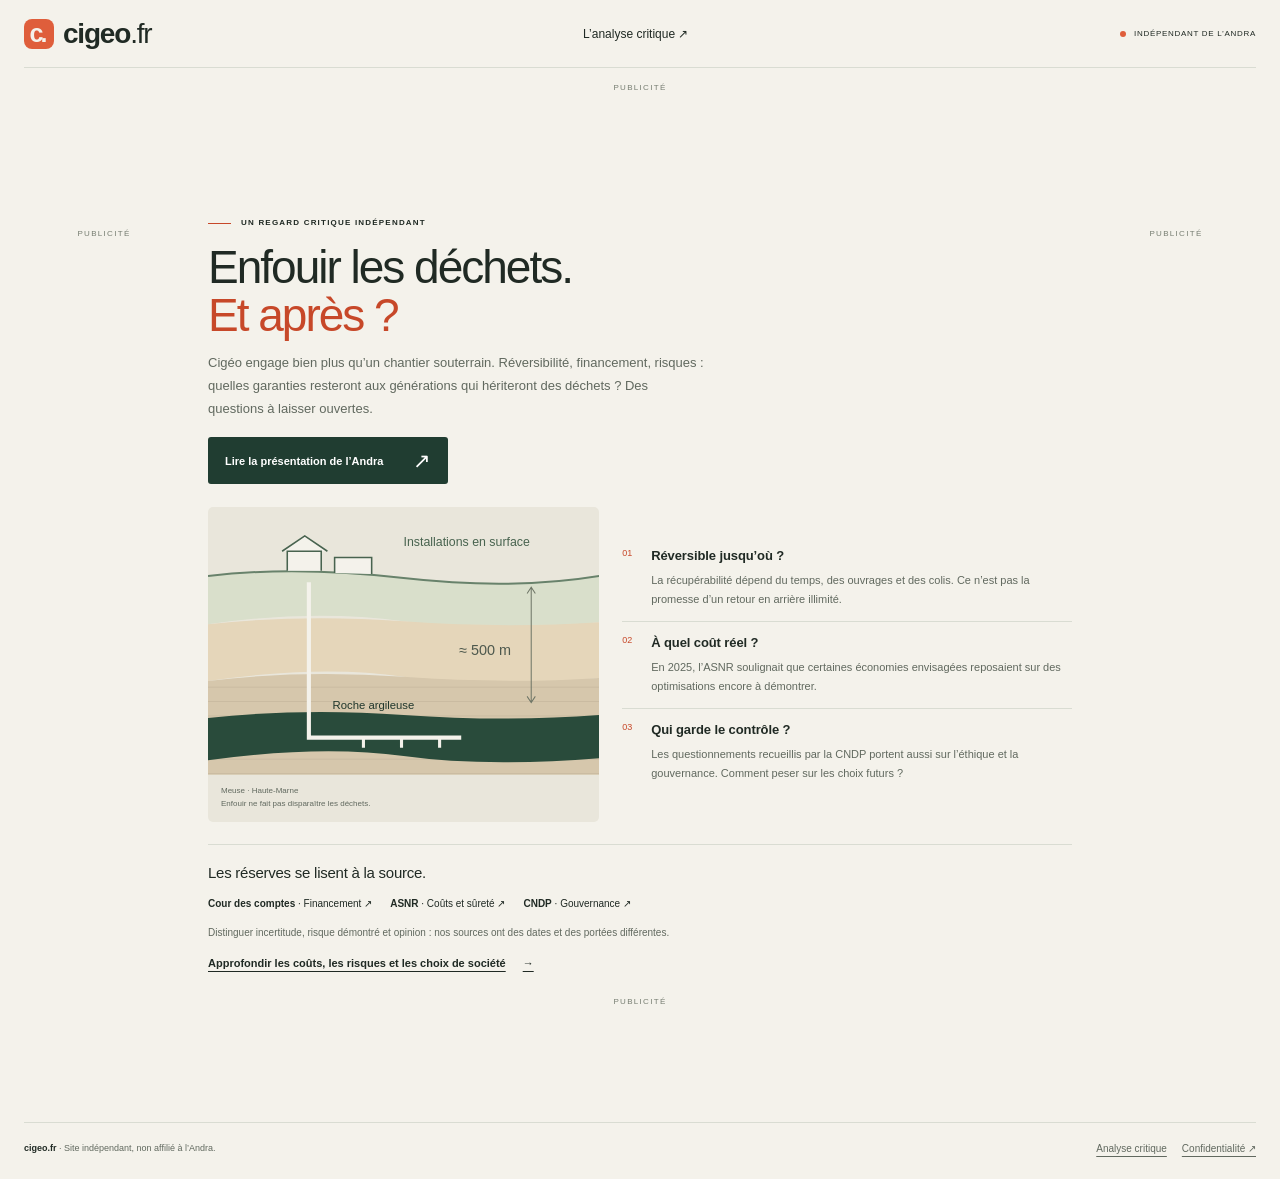
==== commit d0c2496e: "Publish a sourced critical perspective on Cigeo" ====
--- a/index.html
+++ b/index.html
@@ -3,12 +3,12 @@
 <head>
   <meta charset="utf-8">
   <meta name="viewport" content="width=device-width, initial-scale=1">
-  <meta name="description" content="Cigéo en bref : les repères essentiels sur le stockage profond et les liens vers l’Andra, l’ASNR et la CNDP. Site indépendant.">
+  <meta name="description" content="Un regard critique sur Cigéo : réversibilité, coût réel, risques et contrôle démocratique. Des questions sourcées, en toute indépendance de l’Andra.">
   <meta name="robots" content="index, follow">
   <meta name="referrer" content="strict-origin-when-cross-origin">
   <meta name="theme-color" content="#f4f2eb">
   <meta name="google-adsense-account" content="ca-pub-4112623749902905">
-  <title>Cigéo : l’essentiel et les sources — cigeo.fr</title>
+  <title>Cigéo : enfouir les déchets, et après ? — cigeo.fr</title>
   <link rel="icon" href="./favicon.svg" type="image/svg+xml">
   <link rel="stylesheet" href="./styles.css">
   <style>
@@ -25,17 +25,17 @@
   <a class="skip-link" href="#contenu">Aller au contenu</a>
   <header class="masthead shell">
     <a class="brand" href="./" aria-label="cigeo.fr, accueil"><span class="brand-mark" aria-hidden="true">c.</span>cigeo<span class="brand-extension">.fr</span></a>
-    <nav aria-label="Navigation principale"><a href="./guide.html">Le guide complet ↗</a></nav>
+    <nav aria-label="Navigation principale"><a href="./guide.html">L’analyse critique ↗</a></nav>
     <span class="site-label"><span class="status-dot" aria-hidden="true"></span> Indépendant de l’Andra</span>
   </header>
   <aside class="ad-placeholder ad-billboard shell" aria-label="Publicité"><span>Publicité</span><ins class="adsbygoogle" data-ad-client="ca-pub-4112623749902905" data-ad-slot="1919649881"></ins></aside>
   <main class="landing-layout shell" id="contenu">
     <aside class="ad-placeholder ad-sidebar ad-left" aria-label="Publicité"><span>Publicité</span><ins class="adsbygoogle" data-ad-client="ca-pub-4112623749902905" data-ad-slot="8920172504"></ins></aside>
     <section class="landing-core" aria-labelledby="page-title">
-      <span class="eyebrow"><span class="short-line" aria-hidden="true"></span> LES REPÈRES, EN BREF</span>
-      <h1 id="page-title">Cigéo, <em>l’essentiel.</em></h1>
-      <p class="landing-lead">Le Centre industriel de stockage géologique est un projet porté par l’Andra. Retrouvez sa présentation et les sources pour distinguer conception, évaluation et décisions.</p>
-      <a class="primary-link" href="https://www.andra.fr/cigeo">Consulter le site de l’Andra <span aria-hidden="true">↗</span></a>
+      <span class="eyebrow"><span class="short-line" aria-hidden="true"></span> UN REGARD CRITIQUE INDÉPENDANT</span>
+      <h1 id="page-title">Enfouir les déchets.<br><em>Et après ?</em></h1>
+      <p class="landing-lead">Cigéo engage bien plus qu’un chantier souterrain. Réversibilité, financement, risques : quelles garanties resteront aux générations qui hériteront des déchets ? Des questions à laisser ouvertes.</p>
+      <a class="primary-link" href="https://www.andra.fr/cigeo">Lire la présentation de l’Andra <span aria-hidden="true">↗</span></a>
       <div class="landing-overview">
         <figure class="geology">
           <svg viewBox="0 0 380 260" role="img" aria-labelledby="diagram-title diagram-description">
@@ -57,25 +57,25 @@
           <text x="244" y="144" fill="#4d584d" font-size="14" font-family="Arial, sans-serif">≈ 500 m</text>
           <text x="121" y="196" fill="#20372c" font-size="11" font-family="Arial, sans-serif">Roche argileuse</text>
         </svg>
-          <figcaption>Meuse · Haute-Marne<br>Schéma simplifié, sans échelle.</figcaption>
+          <figcaption>Meuse · Haute-Marne<br>Enfouir ne fait pas disparaître les déchets.</figcaption>
         </figure>
-        <div class="landing-facts" aria-label="Trois repères">
-          <article><span class="landing-fact-number" aria-hidden="true">01</span><div><h2>Quels déchets ?</h2><p>Haute activité (HA) et moyenne activité à vie longue (MA-VL). Cigéo ne concerne pas tous les déchets radioactifs.</p></div></article>
-          <article><span class="landing-fact-number" aria-hidden="true">02</span><div><h2>Stockage ou entreposage ?</h2><p>L’entreposage est temporaire, avec reprise prévue. Le stockage vise une conservation potentiellement définitive, dans un cadre de réversibilité.</p></div></article>
-          <article><span class="landing-fact-number" aria-hidden="true">03</span><div><h2>Un laboratoire distinct</h2><p>Le laboratoire étudie la roche et les techniques ; il ne sera pas transformé en centre de stockage Cigéo.</p></div></article>
+        <div class="landing-facts" aria-label="Trois questions critiques">
+          <article><span class="landing-fact-number" aria-hidden="true">01</span><div><h2>Réversible jusqu’où ?</h2><p>La récupérabilité dépend du temps, des ouvrages et des colis. Ce n’est pas la promesse d’un retour en arrière illimité.</p></div></article>
+          <article><span class="landing-fact-number" aria-hidden="true">02</span><div><h2>À quel coût réel ?</h2><p>En 2025, l’ASNR soulignait que certaines économies envisagées reposaient sur des optimisations encore à démontrer.</p></div></article>
+          <article><span class="landing-fact-number" aria-hidden="true">03</span><div><h2>Qui garde le contrôle ?</h2><p>Les questionnements recueillis par la CNDP portent aussi sur l’éthique et la gouvernance. Comment peser sur les choix futurs ?</p></div></article>
         </div>
       </div>
       <div class="landing-sources">
-        <h2>À chaque question, sa source.</h2>
-        <div class="landing-source-links"><a href="https://www.andra.fr/cigeo"><strong>Andra</strong> · Le projet ↗</a><a href="https://reglementation-controle.asnr.fr/information/dossiers-pedagogiques/projet-de-centre-de-stockage-en-couche-geologique-profonde-cigeo"><strong>ASNR</strong> · La sûreté ↗</a><a href="https://www.debatpublic.fr/cigeo-centre-de-stockage-reversible-profond-de-dechets-radioactifs-1927"><strong>CNDP</strong> · Les échanges ↗</a></div>
-        <p>Pour le calendrier et les autorisations, vérifiez les publications récentes : un avis technique et une décision administrative sont distincts.</p>
-        <a class="landing-guide-link" href="./guide.html">Approfondir : repères, sources et questions courantes <span aria-hidden="true">→</span></a>
+        <h2>Les réserves se lisent à la source.</h2>
+        <div class="landing-source-links"><a href="https://ccomptes.fr/sites/default/files/2025-06/20250604-S2025-0584-Andra.pdf"><strong>Cour des comptes</strong> · Financement ↗</a><a href="https://regulation-oversight.asnr.fr/content/download/205883/file/Avis%20n%C2%B0%202025-AV-012.pdf"><strong>ASNR</strong> · Coûts et sûreté ↗</a><a href="https://www.debatpublic.fr/sites/default/files/2026-05/Rapport_final_concertation_continue_CIGEO_vf.pdf"><strong>CNDP</strong> · Gouvernance ↗</a></div>
+        <p>Distinguer incertitude, risque démontré et opinion : nos sources ont des dates et des portées différentes.</p>
+        <a class="landing-guide-link" href="./guide.html">Approfondir les coûts, les risques et les choix de société <span aria-hidden="true">→</span></a>
       </div>
     </section>
     <aside class="ad-placeholder ad-sidebar ad-right" aria-label="Publicité"><span>Publicité</span><ins class="adsbygoogle" data-ad-client="ca-pub-4112623749902905" data-ad-slot="8920172504"></ins></aside>
   </main>
   <aside class="ad-placeholder ad-billboard ad-billboard-bottom shell" aria-label="Publicité"><span>Publicité</span><ins class="adsbygoogle" data-ad-client="ca-pub-4112623749902905" data-ad-slot="1919649881"></ins></aside>
-  <footer class="footer shell"><p><strong>cigeo.fr</strong> · Site indépendant, non affilié à l’Andra.</p><div class="footer-links"><a href="./guide.html">Guide complet</a><a href="./confidentialite.html">Confidentialité ↗</a><button type="button" data-privacy-settings hidden>Paramètres des cookies</button></div></footer>
+  <footer class="footer shell"><p><strong>cigeo.fr</strong> · Site indépendant, non affilié à l’Andra.</p><div class="footer-links"><a href="./guide.html">Analyse critique</a><a href="./confidentialite.html">Confidentialité ↗</a><button type="button" data-privacy-settings hidden>Paramètres des cookies</button></div></footer>
   <script type="module" src="./site.js"></script>
   <script type="module" src="./ads.js"></script>
 </body>
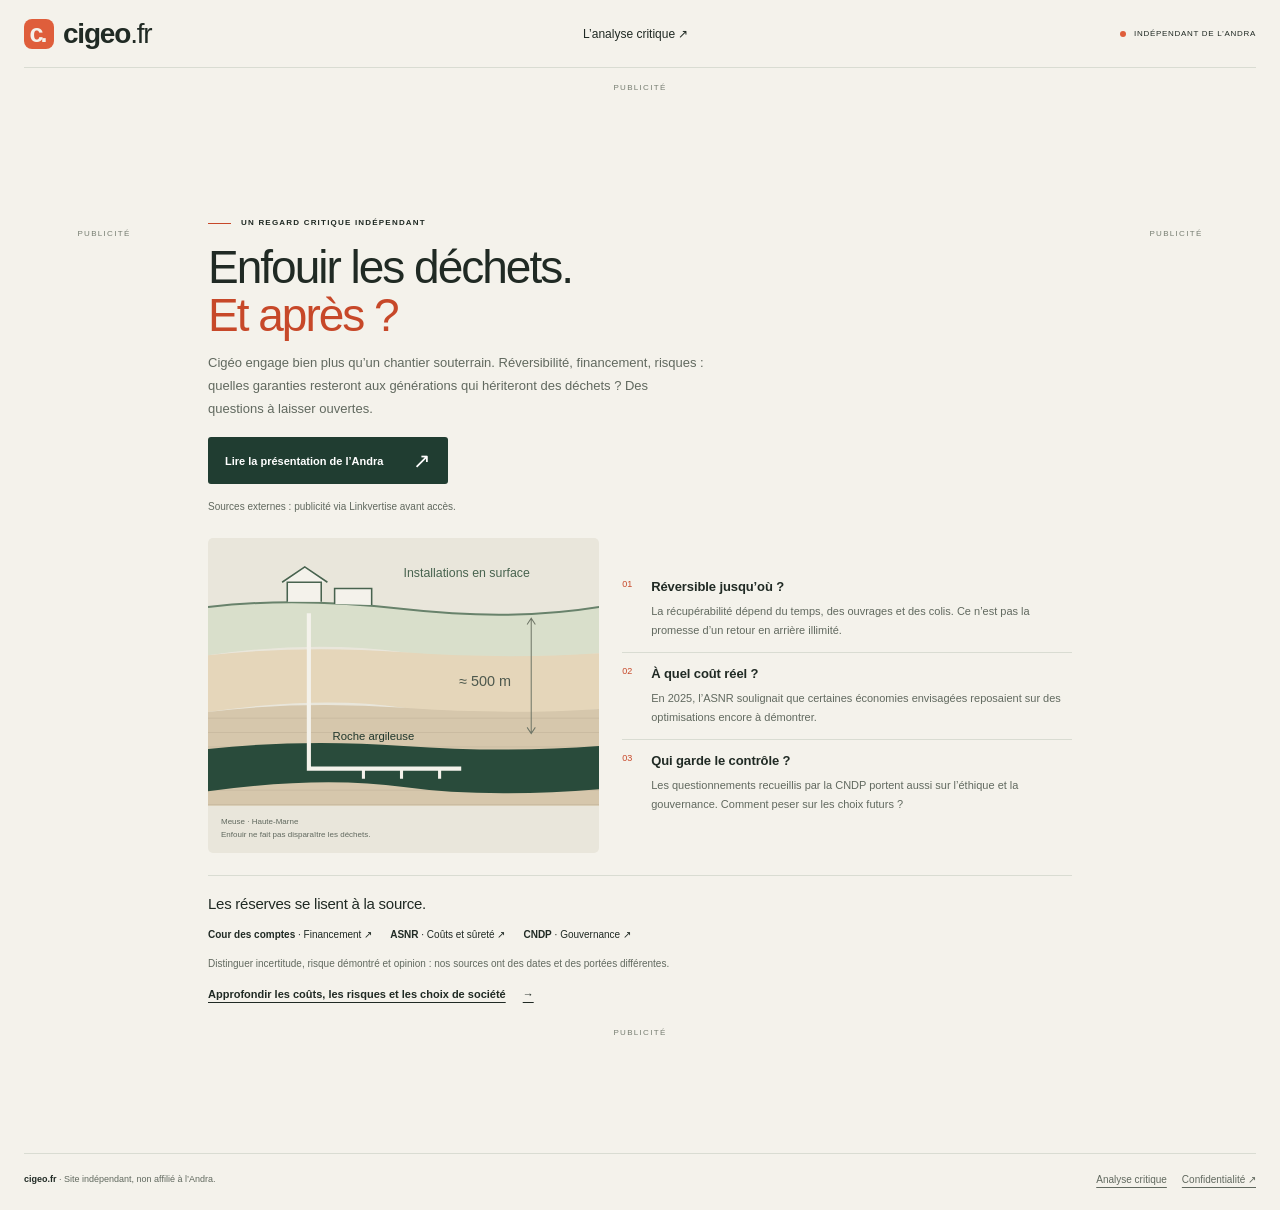
==== commit 08fa6b6b: "Route source links through published Linkvertise ad access" ====
--- a/index.html
+++ b/index.html
@@ -36,6 +36,7 @@
       <h1 id="page-title">Enfouir les déchets.<br><em>Et après ?</em></h1>
       <p class="landing-lead">Cigéo engage bien plus qu’un chantier souterrain. Réversibilité, financement, risques : quelles garanties resteront aux générations qui hériteront des déchets ? Des questions à laisser ouvertes.</p>
       <a class="primary-link" href="https://www.andra.fr/cigeo">Lire la présentation de l’Andra <span aria-hidden="true">↗</span></a>
+      <p class="independence" data-monetization-notice hidden>Sources externes : publicité via Linkvertise avant accès.</p>
       <div class="landing-overview">
         <figure class="geology">
           <svg viewBox="0 0 380 260" role="img" aria-labelledby="diagram-title diagram-description">
@@ -78,5 +79,6 @@
   <footer class="footer shell"><p><strong>cigeo.fr</strong> · Site indépendant, non affilié à l’Andra.</p><div class="footer-links"><a href="./guide.html">Analyse critique</a><a href="./confidentialite.html">Confidentialité ↗</a><button type="button" data-privacy-settings hidden>Paramètres des cookies</button></div></footer>
   <script type="module" src="./site.js"></script>
   <script type="module" src="./ads.js"></script>
+  <script type="module" src="./outbound-links.js"></script>
 </body>
 </html>
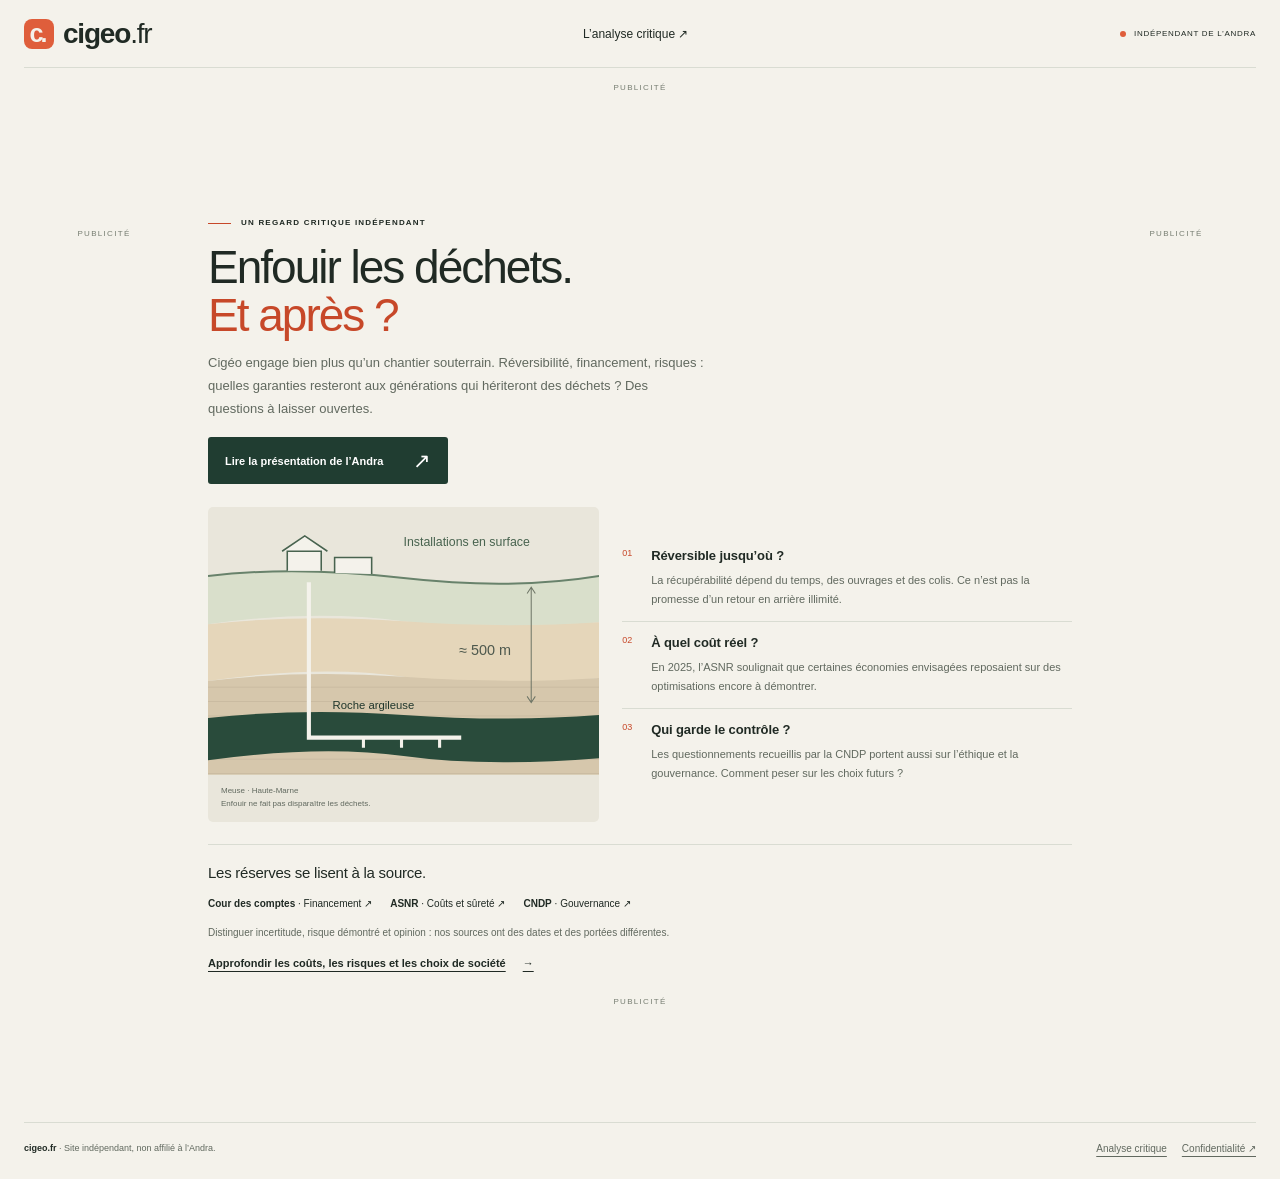
==== commit fed87518: "Remove Linkvertise and restore direct source access" ====
--- a/index.html
+++ b/index.html
@@ -36,7 +36,6 @@
       <h1 id="page-title">Enfouir les déchets.<br><em>Et après ?</em></h1>
       <p class="landing-lead">Cigéo engage bien plus qu’un chantier souterrain. Réversibilité, financement, risques : quelles garanties resteront aux générations qui hériteront des déchets ? Des questions à laisser ouvertes.</p>
       <a class="primary-link" href="https://www.andra.fr/cigeo">Lire la présentation de l’Andra <span aria-hidden="true">↗</span></a>
-      <p class="independence" data-monetization-notice hidden>Sources externes : publicité via Linkvertise avant accès.</p>
       <div class="landing-overview">
         <figure class="geology">
           <svg viewBox="0 0 380 260" role="img" aria-labelledby="diagram-title diagram-description">
@@ -79,6 +78,5 @@
   <footer class="footer shell"><p><strong>cigeo.fr</strong> · Site indépendant, non affilié à l’Andra.</p><div class="footer-links"><a href="./guide.html">Analyse critique</a><a href="./confidentialite.html">Confidentialité ↗</a><button type="button" data-privacy-settings hidden>Paramètres des cookies</button></div></footer>
   <script type="module" src="./site.js"></script>
   <script type="module" src="./ads.js"></script>
-  <script type="module" src="./outbound-links.js"></script>
 </body>
 </html>
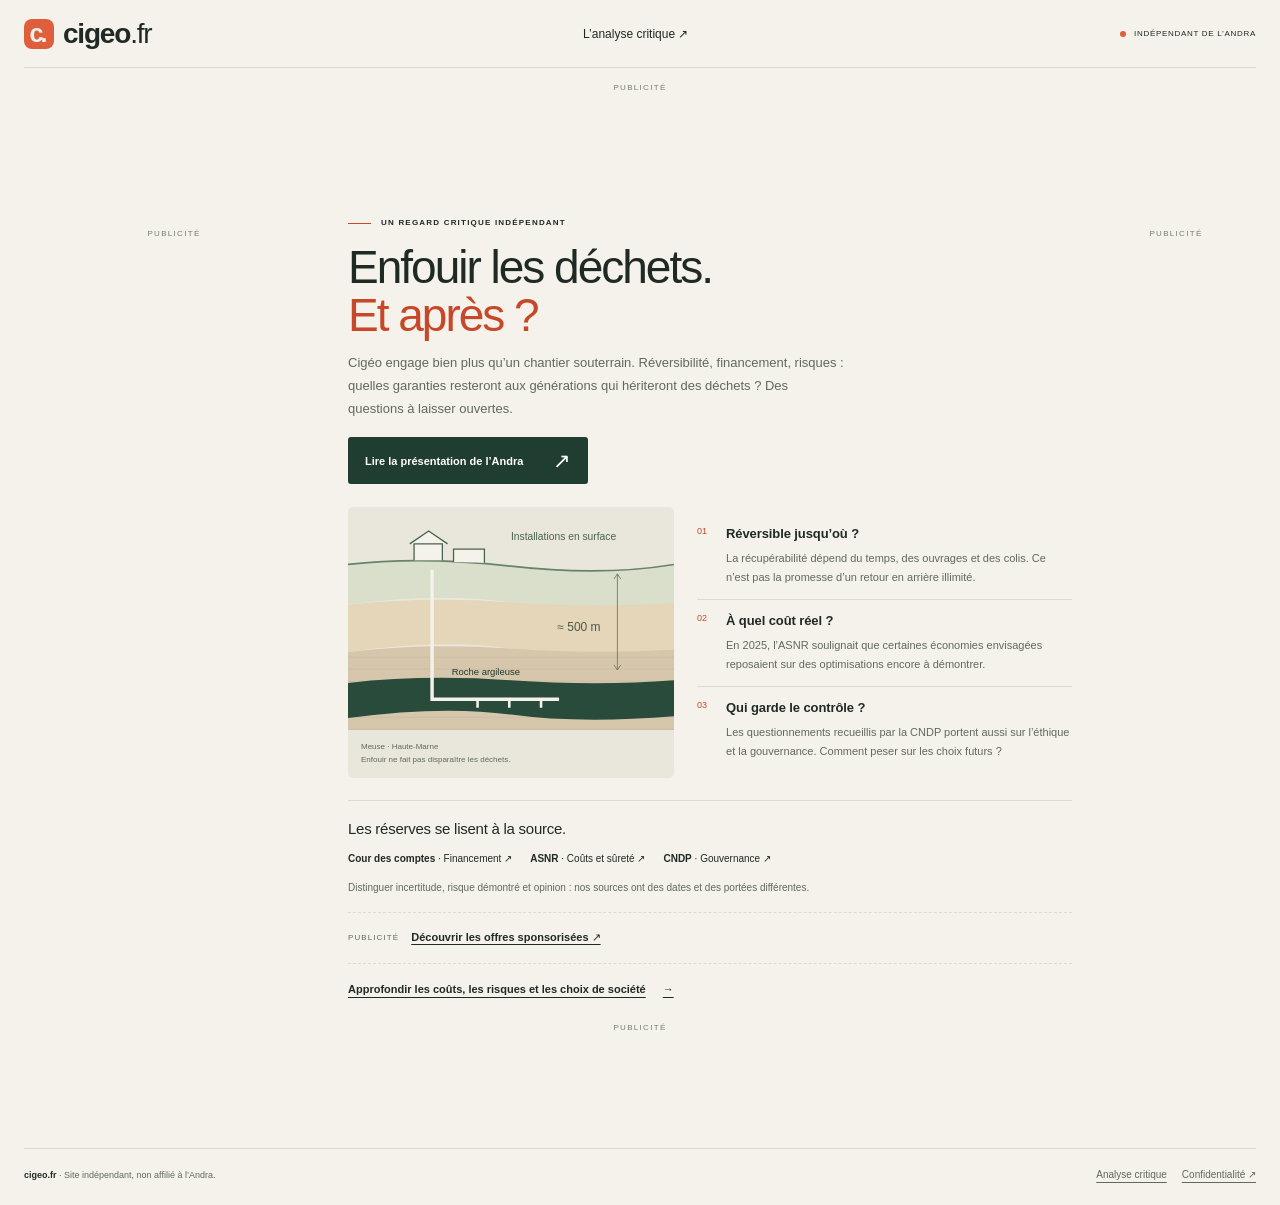
==== commit c23f106b: "Fill side and bottom ad placements and add labeled sponsored links" ====
--- a/index.html
+++ b/index.html
@@ -11,6 +11,7 @@
   <title>Cigéo : enfouir les déchets, et après ? — cigeo.fr</title>
   <link rel="icon" href="./favicon.svg" type="image/svg+xml">
   <link rel="stylesheet" href="./styles.css">
+  <link rel="stylesheet" href="./ad-consent.css">
   <style>
     .landing-page .ad-billboard .adsbygoogle{display:block;width:320px;height:100px;min-height:100px;margin:0 auto}
     .landing-page .ad-sidebar .adsbygoogle{display:none}
@@ -18,7 +19,8 @@
     @media(min-width:900px){.landing-page .ad-billboard .adsbygoogle{width:728px;height:90px;min-height:90px}}
     @media(min-width:1050px){.landing-page .ad-sidebar .adsbygoogle{display:block;width:160px;height:250px;min-height:250px;margin:0 auto}}
     @media(min-width:1300px){.landing-page .ad-billboard .adsbygoogle{width:970px;height:90px;min-height:90px}}
-    @media(min-width:1351px){.landing-page .ad-sidebar .adsbygoogle{width:250px;height:250px}}
+    @media(min-width:1050px){.landing-page .ad-left .adsbygoogle{height:300px;min-height:300px}.landing-page .ad-right .adsbygoogle{height:600px;min-height:600px}}
+    @media(min-width:1250px){.landing-page .ad-left .adsbygoogle{width:300px;height:250px;min-height:250px}}
   </style>
 </head>
 <body class="landing-page">
@@ -28,9 +30,9 @@
     <nav aria-label="Navigation principale"><a href="./guide.html">L’analyse critique ↗</a></nav>
     <span class="site-label"><span class="status-dot" aria-hidden="true"></span> Indépendant de l’Andra</span>
   </header>
-  <aside class="ad-placeholder ad-billboard shell" aria-label="Publicité"><span>Publicité</span><ins class="adsbygoogle" data-ad-client="ca-pub-4112623749902905" data-ad-slot="1919649881"></ins></aside>
+  <aside class="ad-placeholder ad-billboard shell" aria-label="Publicité"><span>Publicité</span><ins class="adsbygoogle" data-ad-placement="home-top" data-ad-client="ca-pub-4112623749902905" data-ad-slot="1919649881"></ins></aside>
   <main class="landing-layout shell" id="contenu">
-    <aside class="ad-placeholder ad-sidebar ad-left" aria-label="Publicité"><span>Publicité</span><ins class="adsbygoogle" data-ad-client="ca-pub-4112623749902905" data-ad-slot="8920172504"></ins></aside>
+    <aside class="ad-placeholder ad-sidebar ad-left" aria-label="Publicité"><span>Publicité</span><ins class="adsbygoogle" data-ad-placement="home-left" data-ad-client="ca-pub-4112623749902905" data-ad-slot="8920172504"></ins></aside>
     <section class="landing-core" aria-labelledby="page-title">
       <span class="eyebrow"><span class="short-line" aria-hidden="true"></span> UN REGARD CRITIQUE INDÉPENDANT</span>
       <h1 id="page-title">Enfouir les déchets.<br><em>Et après ?</em></h1>
@@ -69,13 +71,14 @@
         <h2>Les réserves se lisent à la source.</h2>
         <div class="landing-source-links"><a href="https://ccomptes.fr/sites/default/files/2025-06/20250604-S2025-0584-Andra.pdf"><strong>Cour des comptes</strong> · Financement ↗</a><a href="https://regulation-oversight.asnr.fr/content/download/205883/file/Avis%20n%C2%B0%202025-AV-012.pdf"><strong>ASNR</strong> · Coûts et sûreté ↗</a><a href="https://www.debatpublic.fr/sites/default/files/2026-05/Rapport_final_concertation_continue_CIGEO_vf.pdf"><strong>CNDP</strong> · Gouvernance ↗</a></div>
         <p>Distinguer incertitude, risque démontré et opinion : nos sources ont des dates et des portées différentes.</p>
+        <aside class="sponsored-link-row" aria-label="Lien publicitaire"><span>Publicité</span><a href="https://araplhn.org/4/b6aec3dc1a0ec5f2f1782c0113a6eb7a" target="_blank" rel="sponsored noopener">Découvrir les offres sponsorisées ↗</a></aside>
         <a class="landing-guide-link" href="./guide.html">Approfondir les coûts, les risques et les choix de société <span aria-hidden="true">→</span></a>
       </div>
     </section>
-    <aside class="ad-placeholder ad-sidebar ad-right" aria-label="Publicité"><span>Publicité</span><ins class="adsbygoogle" data-ad-client="ca-pub-4112623749902905" data-ad-slot="8920172504"></ins></aside>
+    <aside class="ad-placeholder ad-sidebar ad-right" aria-label="Publicité"><span>Publicité</span><ins class="adsbygoogle" data-ad-placement="home-right" data-ad-client="ca-pub-4112623749902905" data-ad-slot="8920172504"></ins></aside>
   </main>
-  <aside class="ad-placeholder ad-billboard ad-billboard-bottom shell" aria-label="Publicité"><span>Publicité</span><ins class="adsbygoogle" data-ad-client="ca-pub-4112623749902905" data-ad-slot="1919649881"></ins></aside>
-  <footer class="footer shell"><p><strong>cigeo.fr</strong> · Site indépendant, non affilié à l’Andra.</p><div class="footer-links"><a href="./guide.html">Analyse critique</a><a href="./confidentialite.html">Confidentialité ↗</a><button type="button" data-privacy-settings hidden>Paramètres des cookies</button></div></footer>
+  <aside class="ad-placeholder ad-billboard ad-billboard-bottom shell" aria-label="Publicité"><span>Publicité</span><ins class="adsbygoogle" data-ad-placement="home-bottom" data-ad-client="ca-pub-4112623749902905" data-ad-slot="1919649881"></ins></aside>
+  <footer class="footer shell"><p><strong>cigeo.fr</strong> · Site indépendant, non affilié à l’Andra.</p><div class="footer-links"><a href="./guide.html">Analyse critique</a><a href="./confidentialite.html">Confidentialité ↗</a><button type="button" data-privacy-settings hidden>Paramètres des cookies</button><button type="button" data-secondary-privacy-settings hidden>Paramètres publicitaires</button></div></footer>
   <script type="module" src="./site.js"></script>
   <script type="module" src="./ads.js"></script>
 </body>
--- a/styles.css
+++ b/styles.css
@@ -15,7 +15,7 @@
 @media(max-width:370px){.site-label{font-size:7px;gap:5px}.brand{font-size:26px}.brand-mark{width:29px;height:29px}.source-tabs button{font-size:9px;padding-inline:7px}.source-panel{grid-template-columns:1fr;gap:8px}.source-number{font-size:25px}.quick-facts>div{grid-template-columns:1fr;gap:8px}}
 @media(prefers-reduced-motion:reduce){html{scroll-behavior:auto}*{transition:none!important}}
 
-.ad-placeholder .adsbygoogle{width:100%;min-height:90px;margin-top:12px}.ad-placeholder:has(.adsbygoogle[data-ad-status="unfilled"]){display:none}.footer-links{display:flex;align-items:center;gap:18px;flex-wrap:wrap}.footer-links a,.footer-links button{font-size:10px}.footer-links button,.privacy-settings{border:0;background:none;color:inherit;text-decoration:underline;text-underline-offset:4px;padding:0}.privacy-settings{font-size:13px}.footer-links button{font:inherit}
+.ad-placeholder .adsbygoogle{width:100%;min-height:90px;margin-top:12px}.ad-placeholder:has(.adsbygoogle[data-ad-status="unfilled"]):not([data-fallback-ready="true"]){display:none}.footer-links{display:flex;align-items:center;gap:18px;flex-wrap:wrap}.footer-links a,.footer-links button{font-size:10px}.footer-links button,.privacy-settings{border:0;background:none;color:inherit;text-decoration:underline;text-underline-offset:4px;padding:0}.privacy-settings{font-size:13px}.footer-links button{font:inherit}
 
 /* Compact landing; long-form editorial remains available in guide.html. */
 .landing-page .shell{width:min(1360px,calc(100% - 48px))}
@@ -56,9 +56,23 @@
 .landing-page .ad-billboard-bottom{margin-top:20px;margin-bottom:18px}
 .landing-page .footer{font-size:9px;padding-block:17px 21px}
 .landing-page .footer-links{gap:15px}
-.landing-page .ad-placeholder:has(.adsbygoogle[data-ad-status="unfilled"]){display:none}
-@media(min-width:1351px){.landing-layout{grid-template-columns:250px minmax(0,1fr) 250px}}
+.landing-page .ad-placeholder:has(.adsbygoogle[data-ad-status="unfilled"]):not([data-fallback-ready="true"]){display:none}
+@media(min-width:1250px){.landing-layout{grid-template-columns:300px minmax(0,1fr) 160px}}
 @media(max-width:1049px){.landing-layout{display:block;max-width:760px}.landing-page .ad-sidebar{display:none}.landing-core{padding-inline:0}.landing-core h1{font-size:43px}.landing-overview{grid-template-columns:minmax(0,1fr) minmax(0,1.3fr)}.landing-overview .geology{max-width:300px}.landing-facts p{font-size:12px}.landing-facts h2{font-size:14px}.landing-source-links{font-size:11px}}
 @media(max-width:700px){.landing-page .shell{width:calc(100% - 32px)}.landing-page .masthead{min-height:65px;padding-block:0;flex-wrap:nowrap}.landing-page .masthead nav{order:0;width:auto;margin:0}.landing-page .masthead nav a{padding:8px 0;font-size:10px}.landing-page .site-label{font-size:7px;letter-spacing:.3px;margin-left:0}.landing-core{padding-top:4px}.landing-core h1{font-size:40px;letter-spacing:-1.7px;margin-block:12px}.landing-core .eyebrow{font-size:8px}.landing-lead{font-size:13px;margin-bottom:16px}.landing-overview{grid-template-columns:minmax(0,.9fr) minmax(0,1.1fr);gap:17px;margin-top:22px;align-items:start}.landing-overview .geology{margin-top:4px}.landing-overview .geology svg{max-height:none}.landing-overview .geology figcaption{font-size:8px;margin:8px 10px 11px}.landing-facts{gap:11px}.landing-facts article{grid-template-columns:1fr;gap:0;padding-top:10px}.landing-fact-number{display:none}.landing-facts h2{font-size:11px;line-height:1.5;margin-bottom:4px}.landing-facts p{font-size:10px;line-height:1.75}.landing-sources{margin-top:20px;padding-top:16px}.landing-sources h2{font-size:14px}.landing-source-links{gap:9px 14px;font-size:10px}.landing-sources p{font-size:10px;margin:10px 0}.landing-guide-link{font-size:10px;gap:11px}.landing-page .ad-billboard.shell{width:100%;margin-top:10px;margin-bottom:16px}.landing-page .ad-billboard-bottom{margin-top:22px}.landing-page .footer{gap:12px;padding-block:17px 20px}.landing-page .footer-links{gap:14px}}
 @media(max-width:600px){.landing-page .masthead nav{display:none}.landing-page .site-label{margin-left:auto}}
 @media(max-width:370px){.landing-page .brand{font-size:26px}.landing-core h1{font-size:36px}.landing-overview{grid-template-columns:1fr;gap:19px}.landing-overview .geology{max-width:250px;justify-self:center}.landing-facts{grid-template-columns:1fr;gap:12px}.landing-facts article{grid-template-columns:18px minmax(0,1fr);gap:11px}.landing-fact-number{display:block}.landing-facts h2{font-size:12px}.landing-facts p{font-size:11px}}
+
+/* The secondary container shares only an empty Google area; Google stays visible. */
+.ad-placeholder[data-fallback-ready="true"]{display:grid;grid-template-columns:minmax(0,1fr);justify-items:center;align-items:start}
+.ad-placeholder[data-fallback-ready="true"]>span{grid-column:1;grid-row:1}
+.ad-placeholder[data-fallback-ready="true"]>.adsbygoogle,.ad-placeholder[data-fallback-ready="true"]>.ad-secondary-native{grid-column:1;grid-row:2}
+.ad-secondary-native{position:relative;margin-top:12px;text-align:left}
+.ad-secondary-native[hidden]{display:none!important}
+.landing-page .ad-secondary-native{margin-top:0}
+.footer>[data-secondary-privacy-settings]{border:0;background:none;padding:0;color:inherit;font:inherit;text-decoration:underline;text-underline-offset:4px}
+.guide-page .ad-placeholder[data-fallback-ready="true"]{padding-inline:0}
+.sponsored-link-row{display:flex;align-items:center;gap:12px;flex-wrap:wrap;margin-block:15px;padding-block:10px;border-top:1px dashed var(--line);border-bottom:1px dashed var(--line);font-size:11px;line-height:1.8}
+.sponsored-link-row>span{font-size:8px;letter-spacing:1.1px;text-transform:uppercase;color:var(--muted)}
+.sponsored-link-row>a{font-weight:600;text-underline-offset:3px;padding-block:5px}
+@media(max-width:1049px){.landing-page .ad-sidebar[data-fallback-ready="true"]{display:none}}
--- a/ad-consent.css
+++ b/ad-consent.css
@@ -0,0 +1,45 @@
+.secondary-ad-consent {
+  box-sizing: border-box;
+  width: min(560px, calc(100% - 32px));
+  max-height: calc(100vh - 32px);
+  max-height: calc(100dvh - 32px);
+  margin: auto;
+  padding: 0;
+  overflow-y: auto;
+  border: 1px solid #d9dcd2;
+  border-radius: 6px;
+  background: #f4f2eb;
+  color: #202a24;
+  font: 15px/1.6 Arial, Helvetica, sans-serif;
+  box-shadow: 0 12px 50px #0004;
+}
+.secondary-ad-consent::backdrop { background: #17251de0; }
+.secondary-ad-consent__panel { padding: clamp(20px, 5vw, 32px); }
+.secondary-ad-consent h2 {
+  margin: 0 0 18px;
+  font-size: 24px;
+  line-height: 1.25;
+  font-weight: 600;
+  letter-spacing: -.4px;
+}
+.secondary-ad-consent p { margin: 0 0 16px; line-height: 1.65; }
+.secondary-ad-consent__detail { color: #4b554b; font-size: 14px; }
+.secondary-ad-consent__links { display: flex; flex-wrap: wrap; gap: 8px 20px; font-size: 13px; }
+.secondary-ad-consent a { color: #203d31; text-decoration: underline; text-underline-offset: 3px; }
+.secondary-ad-consent__actions { display: grid; grid-template-columns: 1fr 1fr; gap: 12px; margin-top: 24px; }
+.secondary-ad-consent__actions button {
+  min-width: 0;
+  min-height: 46px;
+  padding: 10px 16px;
+  border: 1px solid #203d31;
+  border-radius: 3px;
+  background: #203d31;
+  color: #fff;
+  font: 700 15px/1.5 Arial, Helvetica, sans-serif;
+  cursor: pointer;
+}
+.secondary-ad-consent__actions button:hover { background: #2e5341; }
+.secondary-ad-consent :is(a, button):focus-visible { outline: 3px solid #c74829; outline-offset: 4px; }
+@media (max-width: 340px) {
+  .secondary-ad-consent__actions { grid-template-columns: 1fr; }
+}
